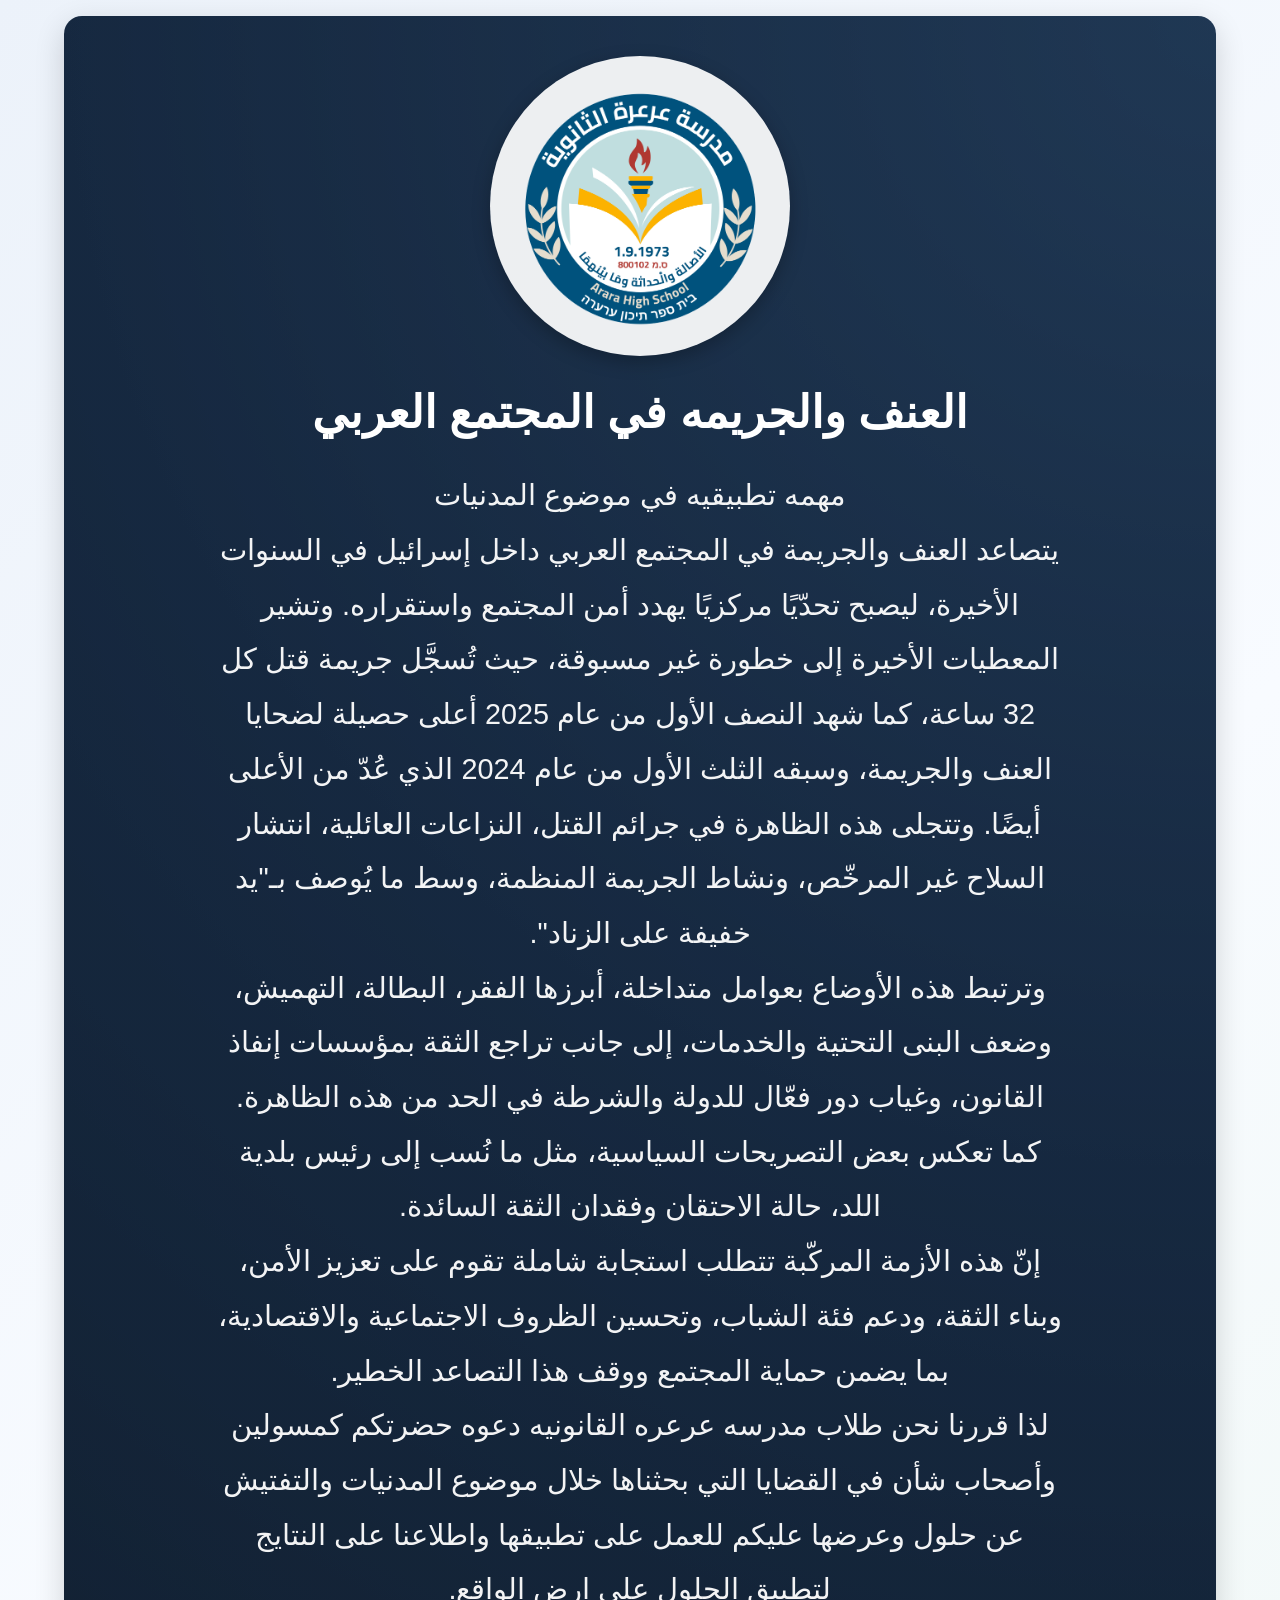
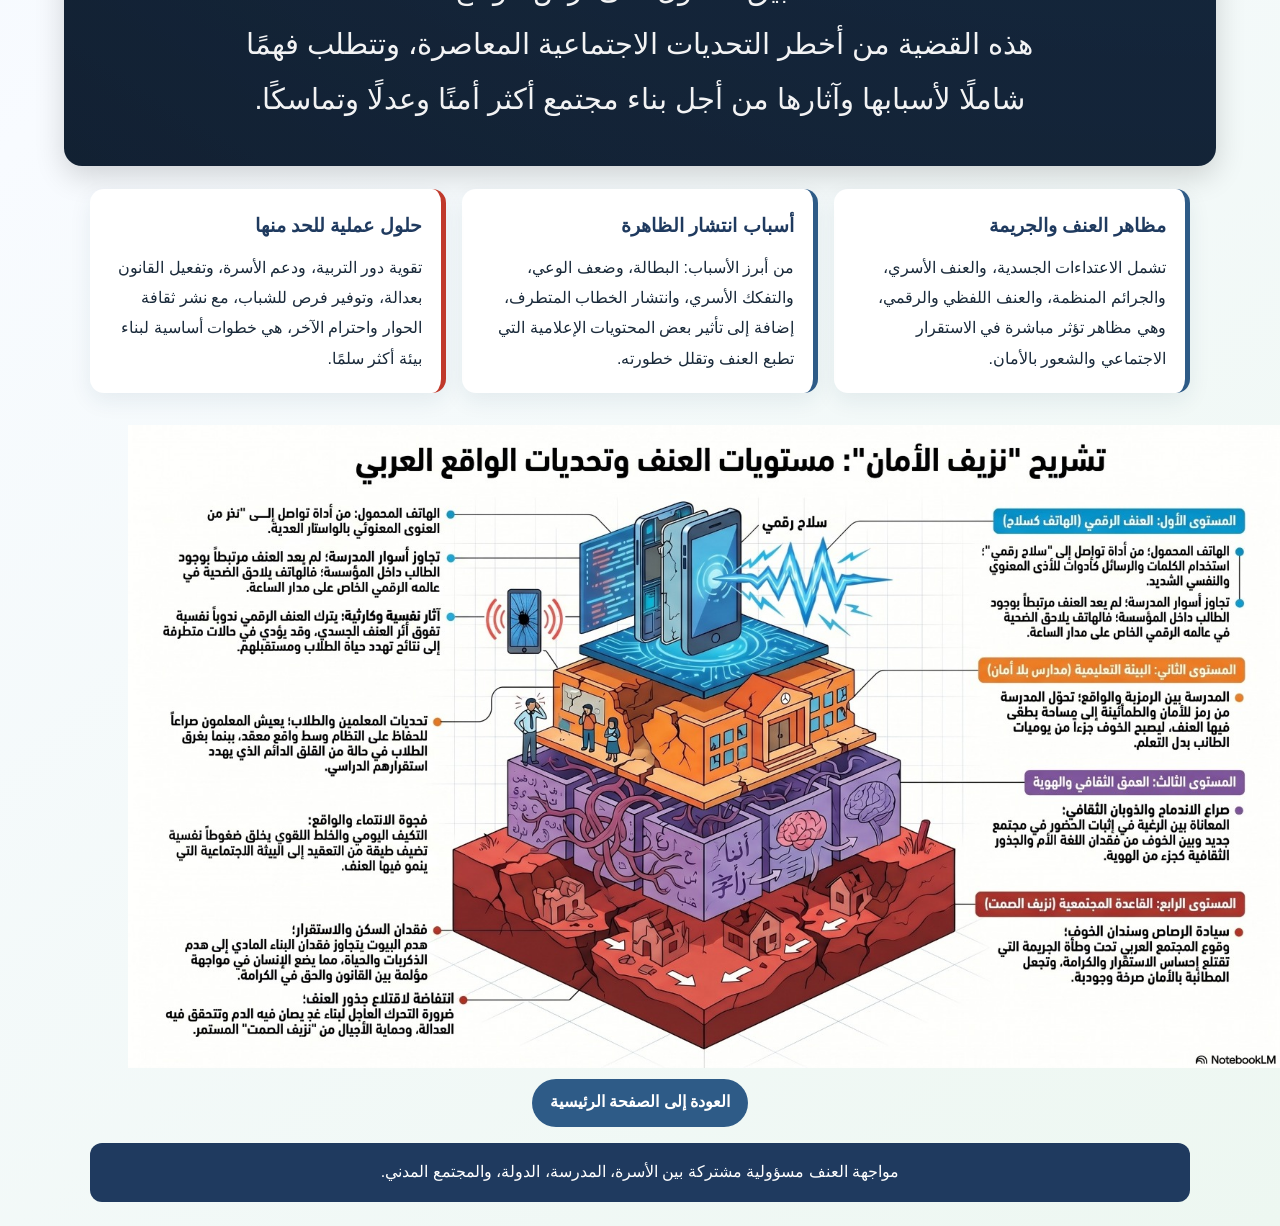
==== p1.html @ ecce1b5f "init3" ====
<!DOCTYPE html>
<html lang="ar" dir="rtl">
<head>
  <meta charset="UTF-8" />
  <meta name="viewport" content="width=device-width, initial-scale=1.0" />
  <title>العنف والجريمه في المجتمع العربي</title>
  <style>
    :root {
      --primary: #1f3a5f;
      --secondary: #2e5b87;
      --accent: #c0392b;
      --bg: #f4f7fb;
      --card: #ffffff;
      --text: #1a2a3a;
    }

    * {
      box-sizing: border-box;
      margin: 0;
      padding: 0;
    }

    body {
      font-family: "Tahoma", "Arial", sans-serif;
      background: linear-gradient(140deg, #ecf2fa, #f8fbff 45%, #edf7f1);
      color: var(--text);
      line-height: 1.9;
    }

    .hero {
      width: 90%;
      margin: 1rem auto 0;
      min-height: 40vh;
      border-radius: 18px;
      padding: 2.5rem 1.5rem;
      display: flex;
      align-items: center;
      justify-content: center;
      text-align: center;
      color: #fff;
      background:
        linear-gradient(rgba(18, 33, 51, 0.7), rgba(18, 33, 51, 0.7)),
        radial-gradient(circle at top right, #3f6ca0 0%, #1f3a5f 55%, #122133 100%);
      box-shadow: 0 10px 30px rgba(0, 0, 0, 0.16);
    }

    .hero h1 {
      font-size: clamp(1.8rem, 3.5vw, 3rem);
      margin-bottom: 0.8rem;
    }

    .hero p {
      max-width: 850px;
      margin: 0 auto;
      opacity: 0.95;
    }

    .logo {
      width: 110px;
      height: 110px;
      object-fit: contain;
      display: block;
      margin: 0 auto 0.9rem;
      background: rgba(255, 255, 255, 0.92);
      border-radius: 50%;
      padding: 0.45rem;
      box-shadow: 0 6px 18px rgba(0, 0, 0, 0.25);
    }

    .hero-image {
      width: 90%;
      max-width: 700px;
      margin: 1rem auto 0;
      display: block;
      border-radius: 12px;
      border: 3px solid rgba(255, 255, 255, 0.55);
      box-shadow: 0 8px 20px rgba(0, 0, 0, 0.2);
    }

    .container {
      width: 90%;
      max-width: 1100px;
      margin: 1.4rem auto 2rem;
      display: grid;
      gap: 1rem;
      grid-template-columns: repeat(auto-fit, minmax(260px, 1fr));
    }

    .card {
      background: var(--card);
      border-radius: 14px;
      padding: 1.2rem;
      border-right: 5px solid var(--secondary);
      box-shadow: 0 8px 22px rgba(31, 58, 95, 0.08);
    }

    .card h2 {
      color: var(--primary);
      margin-bottom: 0.5rem;
      font-size: 1.2rem;
    }

    .highlight {
      border-right-color: var(--accent);
    }

    .back-wrap {
      width: 90%;
      max-width: 1100px;
      margin: 0 auto 1rem;
      text-align: center;
    }

    .back-link {
      display: inline-block;
      text-decoration: none;
      background: var(--secondary);
      color: #fff;
      padding: 0.55rem 1.1rem;
      border-radius: 999px;
      font-weight: 700;
      transition: background 0.2s ease, transform 0.2s ease;
    }

    .back-link:hover {
      background: var(--primary);
      transform: translateY(-1px);
    }

    .footer {
      width: 90%;
      max-width: 1100px;
      margin: 0 auto 1.5rem;
      background: var(--primary);
      color: #fff;
      text-align: center;
      border-radius: 12px;
      padding: 0.9rem;
    }
  </style>
</head>
<body>
  <header class="hero">
    <div>
      <img class="logo" src="img/logo.png" style="width: 300px; height: 300px;" alt="شعار المدرسة" />
      <h1>العنف والجريمه في المجتمع العربي</h1>
      <p style="text-align: center;font-size: 1.8rem;">
        مهمه تطبيقيه في موضوع المدنيات
      </p>
      <p style="text-align: center;font-size: 1.8rem;" >
        يتصاعد العنف والجريمة في المجتمع العربي داخل إسرائيل في السنوات الأخيرة، ليصبح تحدّيًا
        مركزيًا يهدد أمن المجتمع واستقراره. وتشير المعطيات الأخيرة إلى خطورة غير مسبوقة، حيث
        تُسجَّل جريمة قتل كل 32 ساعة، كما شهد النصف الأول من عام 2025 أعلى حصيلة لضحايا العنف
        والجريمة، وسبقه الثلث الأول من عام 2024 الذي عُدّ من الأعلى أيضًا. وتتجلى هذه الظاهرة في
        جرائم القتل، النزاعات العائلية، انتشار السلاح غير المرخّص، ونشاط الجريمة المنظمة، وسط ما
        يُوصف بـ"يد خفيفة على الزناد".
      </p>
      <p style="text-align: center;font-size: 1.8rem;" >
        وترتبط هذه الأوضاع بعوامل متداخلة، أبرزها الفقر، البطالة، التهميش، وضعف البنى التحتية
        والخدمات، إلى جانب تراجع الثقة بمؤسسات إنفاذ القانون، وغياب دور فعّال للدولة والشرطة في
        الحد من هذه الظاهرة. كما تعكس بعض التصريحات السياسية، مثل ما نُسب إلى رئيس بلدية اللد،
        حالة الاحتقان وفقدان الثقة السائدة.
      </p>
      <p style="text-align: center;font-size: 1.8rem;" >
        إنّ هذه الأزمة المركّبة تتطلب استجابة شاملة تقوم على تعزيز الأمن، وبناء الثقة، ودعم فئة
        الشباب، وتحسين الظروف الاجتماعية والاقتصادية، بما يضمن حماية المجتمع ووقف هذا التصاعد
        الخطير.
      </p>
      <p style="text-align: center;font-size: 1.8rem;" >
        لذا قررنا نحن طلاب مدرسه عرعره القانونيه دعوه حضرتكم كمسولين وأصحاب شأن في القضايا التي
        بحثناها خلال موضوع المدنيات والتفتيش عن حلول وعرضها عليكم للعمل على تطبيقها واطلاعنا على
        النتايج لتطبيق الحلول على ارض الواقع.
      </p>
      <p style="text-align: center;font-size: 1.8rem;" >
        هذه القضية من أخطر التحديات الاجتماعية المعاصرة، وتتطلب فهمًا شاملًا لأسبابها
        وآثارها من أجل بناء مجتمع أكثر أمنًا وعدلًا وتماسكًا.
      </p>
    </div>
  </header>

  <main class="container">
    <section class="card">
      <h2>مظاهر العنف والجريمة</h2>
      <p>
        تشمل الاعتداءات الجسدية، والعنف الأسري، والجرائم المنظمة، والعنف اللفظي
        والرقمي، وهي مظاهر تؤثر مباشرة في الاستقرار الاجتماعي والشعور بالأمان.
      </p>
    </section>

    <section class="card">
      <h2>أسباب انتشار الظاهرة</h2>
      <p>
        من أبرز الأسباب: البطالة، وضعف الوعي، والتفكك الأسري، وانتشار الخطاب المتطرف،
        إضافة إلى تأثير بعض المحتويات الإعلامية التي تطبع العنف وتقلل خطورته.
      </p>
    </section>

    <section class="card highlight">
      <h2>حلول عملية للحد منها</h2>
      <p>
        تقوية دور التربية، ودعم الأسرة، وتفعيل القانون بعدالة، وتوفير فرص للشباب،
        مع نشر ثقافة الحوار واحترام الآخر، هي خطوات أساسية لبناء بيئة أكثر سلمًا.
      </p>
    </section>
  </main>

  
  <img  src="img/1.jpeg" style="width: 90%; height: 100%; align-items: center;" alt="صورة توضيحية حول العنف والجريمة" />
  <div class="back-wrap">
    <a class="back-link" href="index.html">العودة إلى الصفحة الرئيسية</a>
  </div>
  <footer class="footer">
    <p>مواجهة العنف مسؤولية مشتركة بين الأسرة، المدرسة، الدولة، والمجتمع المدني.</p>
  </footer>
</body>
</html>
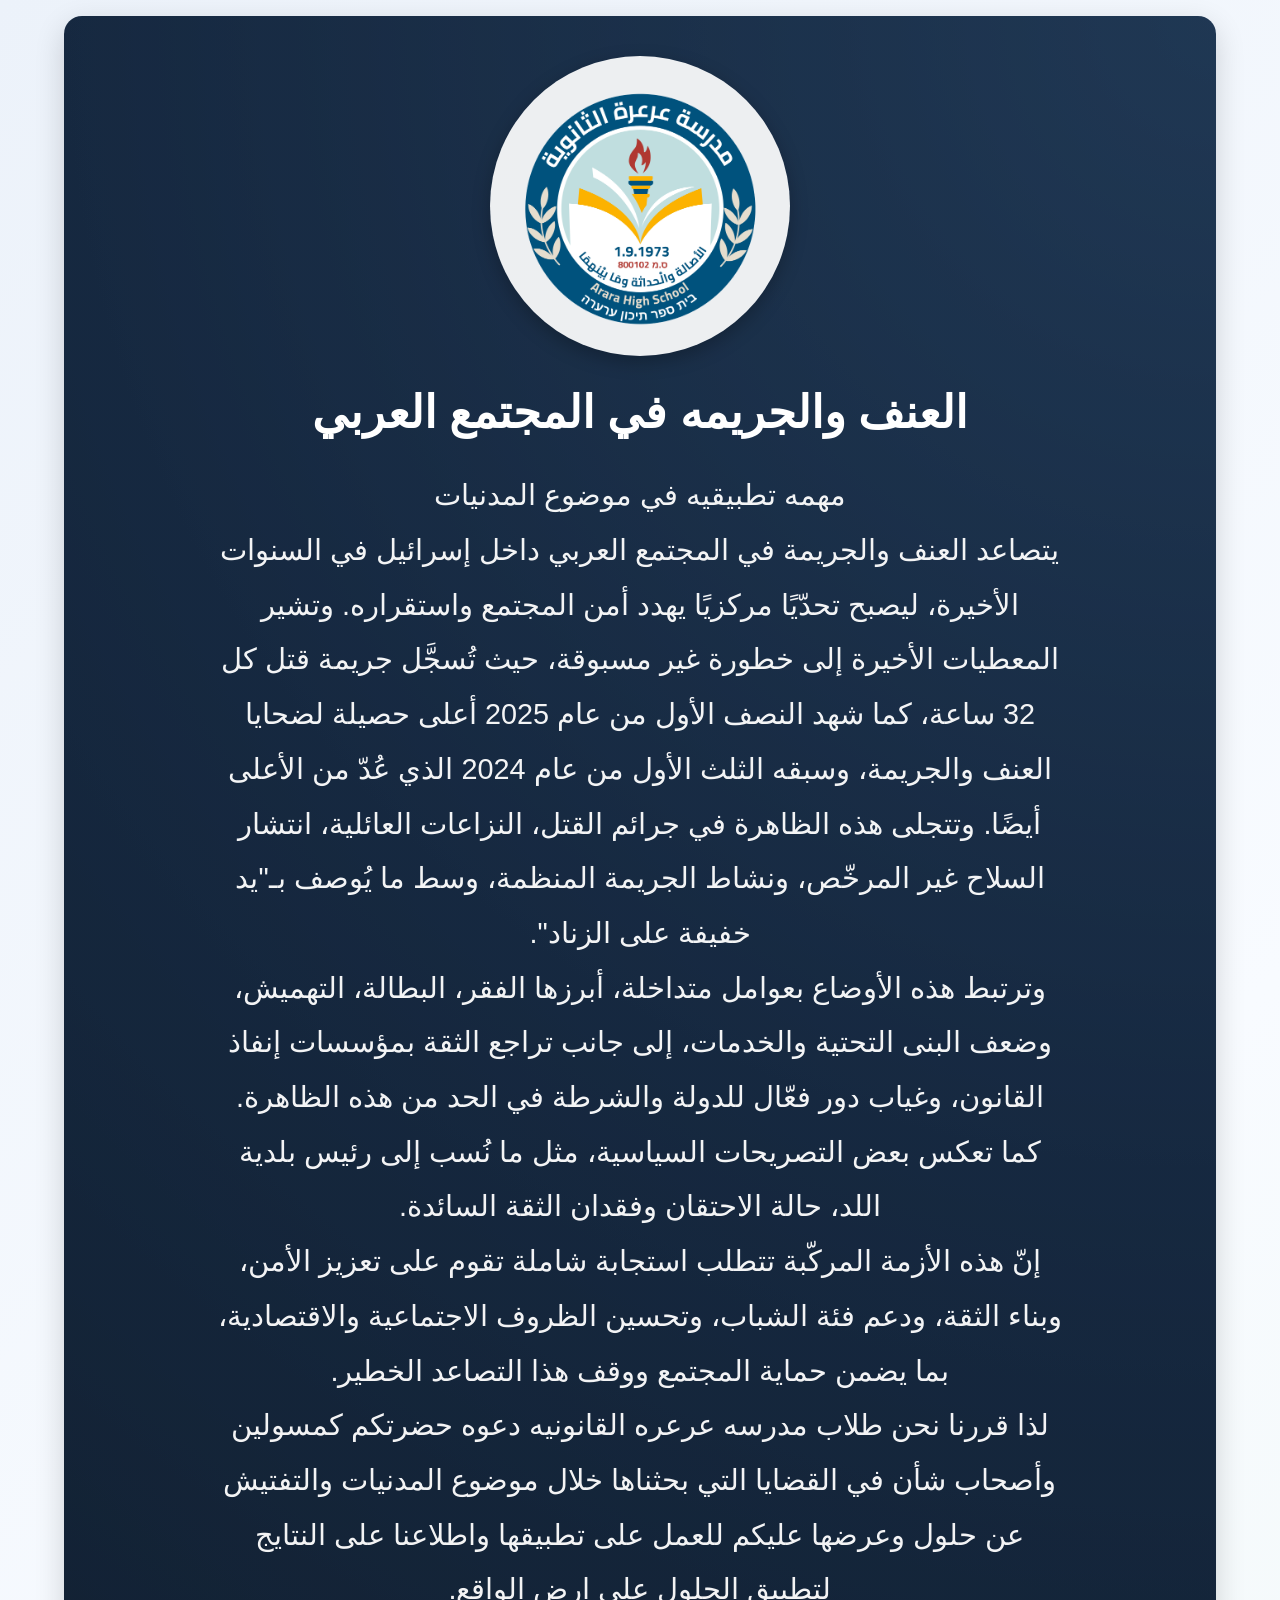
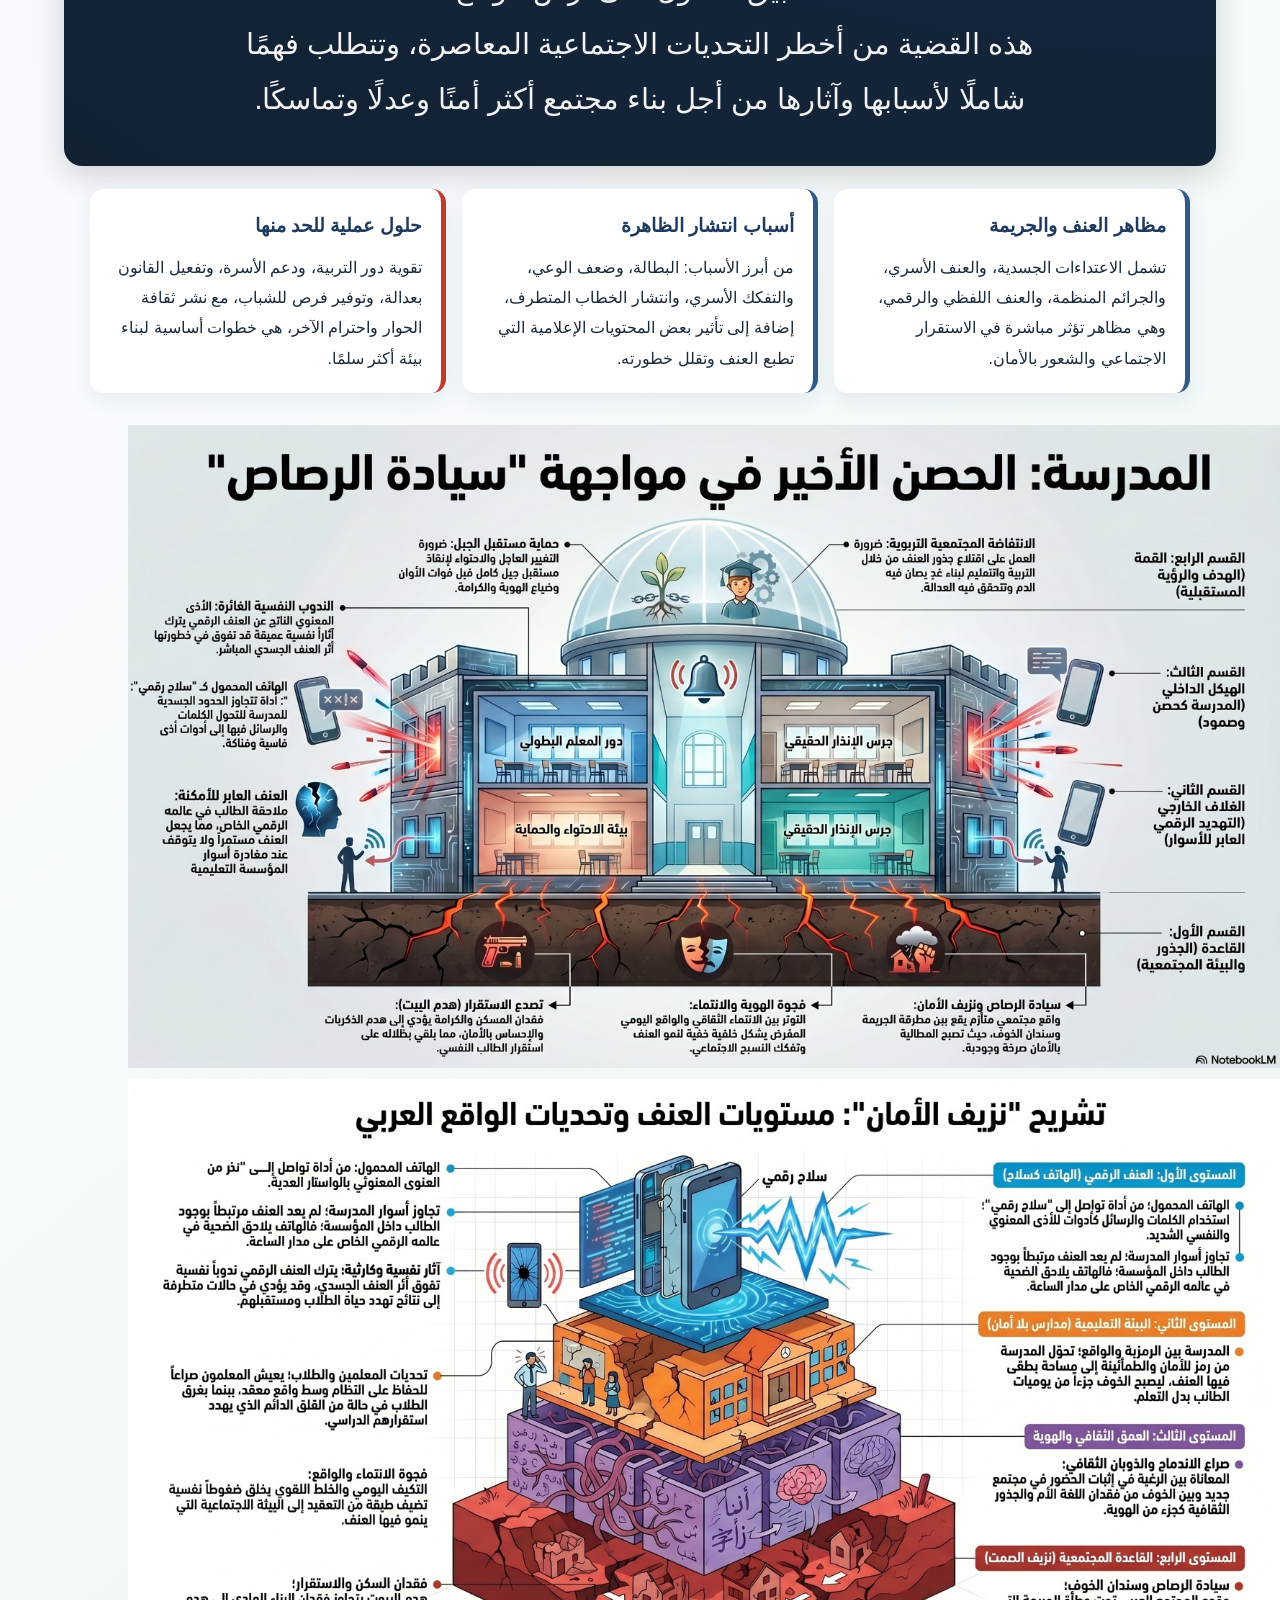
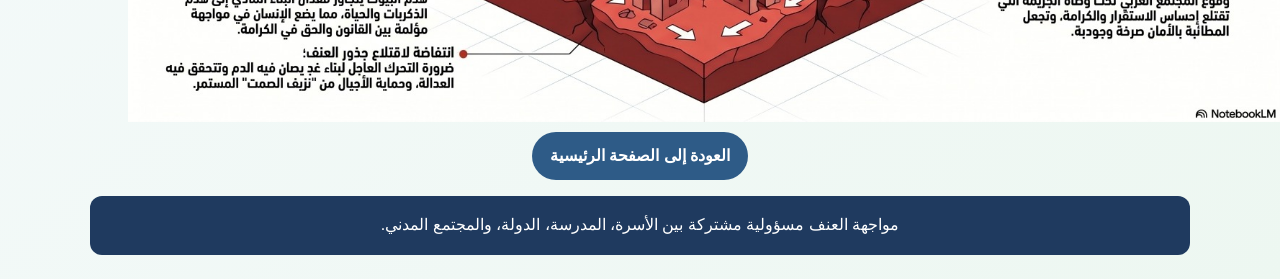
==== commit 6dc33a67: "new" ====
--- a/p1.html
+++ b/p1.html
@@ -204,7 +204,8 @@
     </section>
   </main>
 
-  
+  <img  src="img/2.jpeg" style="width: 90%; height: 100%; align-items: center;" alt="صورة توضيحية حول العنف والجريمة" />
+ 
   <img  src="img/1.jpeg" style="width: 90%; height: 100%; align-items: center;" alt="صورة توضيحية حول العنف والجريمة" />
   <div class="back-wrap">
     <a class="back-link" href="index.html">العودة إلى الصفحة الرئيسية</a>
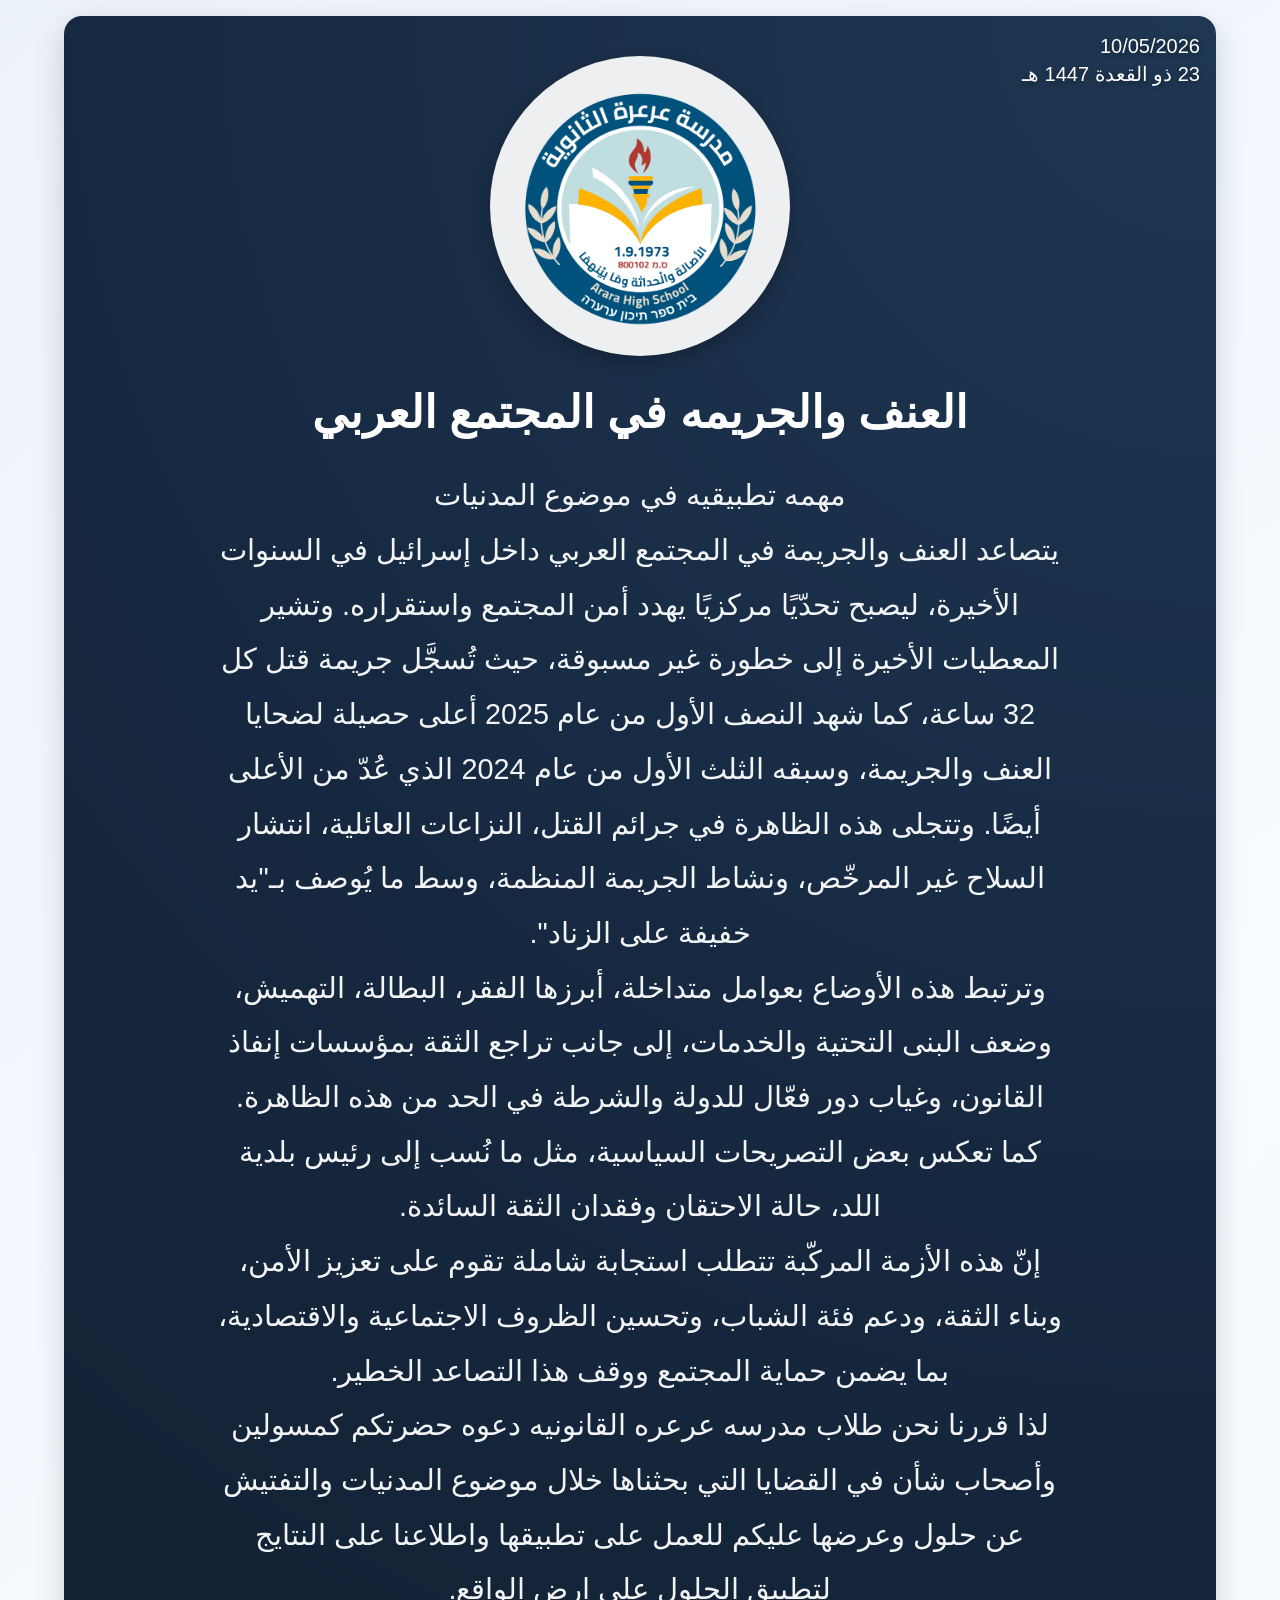
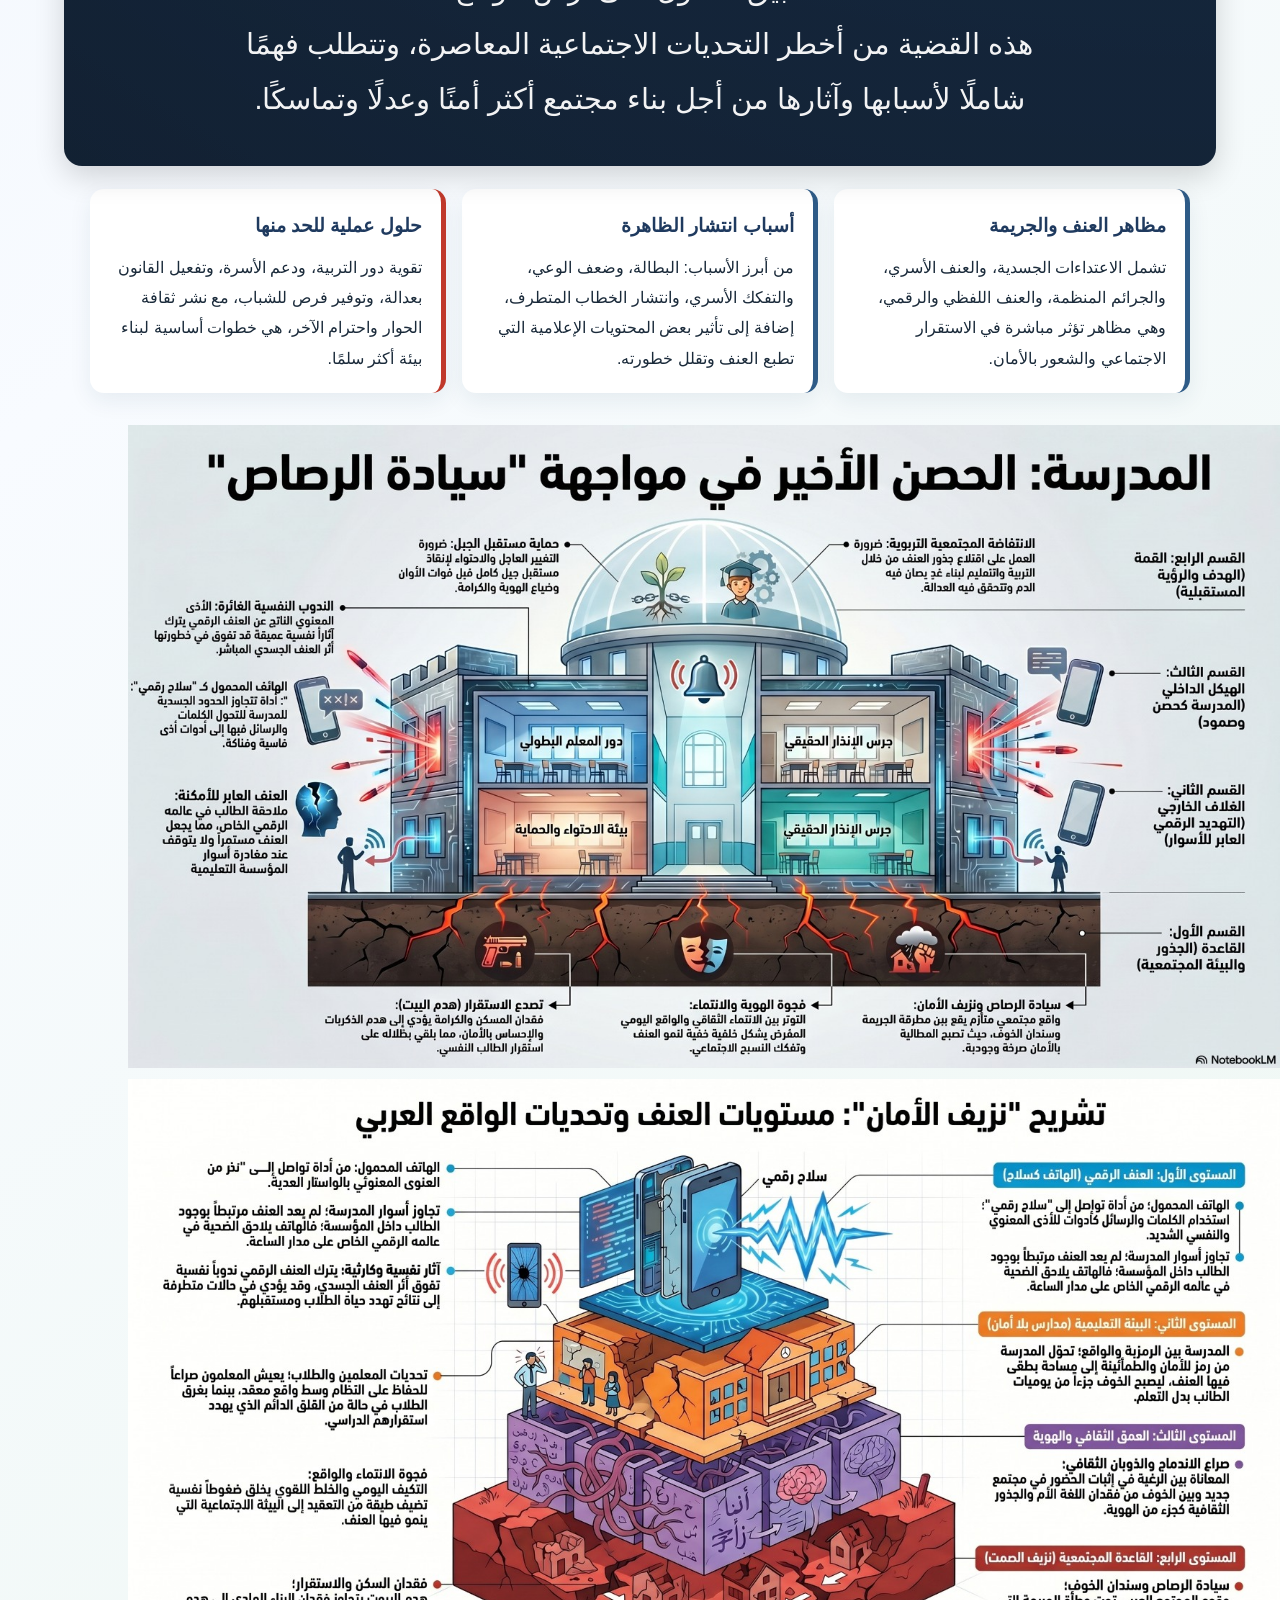
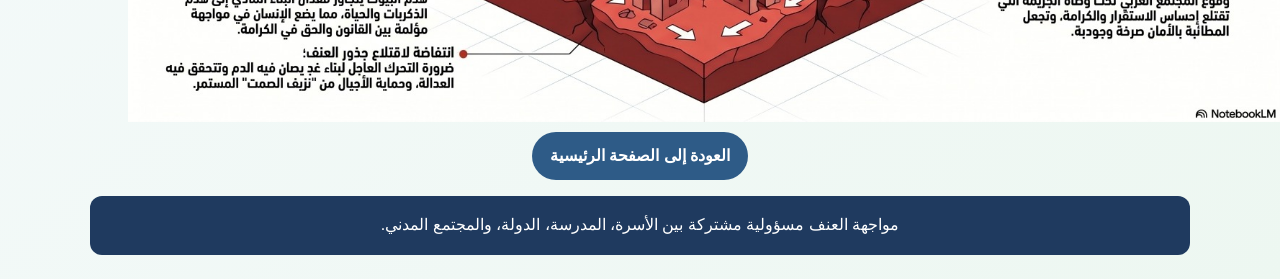
==== commit 13a248f6: "8-5" ====
--- a/p1.html
+++ b/p1.html
@@ -31,6 +31,7 @@
       width: 90%;
       margin: 1rem auto 0;
       min-height: 40vh;
+      position: relative;
       border-radius: 18px;
       padding: 2.5rem 1.5rem;
       display: flex;
@@ -44,6 +45,17 @@
       box-shadow: 0 10px 30px rgba(0, 0, 0, 0.16);
     }
 
+    .header-date {
+      position: absolute;
+      top: 1rem;
+      right: 1rem;
+      text-align: right;
+      color: #ffffff;
+      font-size: 20px;
+      line-height: 1.4;
+      text-shadow: 0 2px 6px rgba(0, 0, 0, 0.45);
+    }
+
     .hero h1 {
       font-size: clamp(1.8rem, 3.5vw, 3rem);
       margin-bottom: 0.8rem;
@@ -141,6 +153,10 @@
 </head>
 <body>
   <header class="hero">
+    <div class="header-date">
+      <div>10/05/2026</div>
+      <div>23 ذو القعدة 1447 هـ</div>
+    </div>
     <div>
       <img class="logo" src="img/logo.png" style="width: 300px; height: 300px;" alt="شعار المدرسة" />
       <h1>العنف والجريمه في المجتمع العربي</h1>
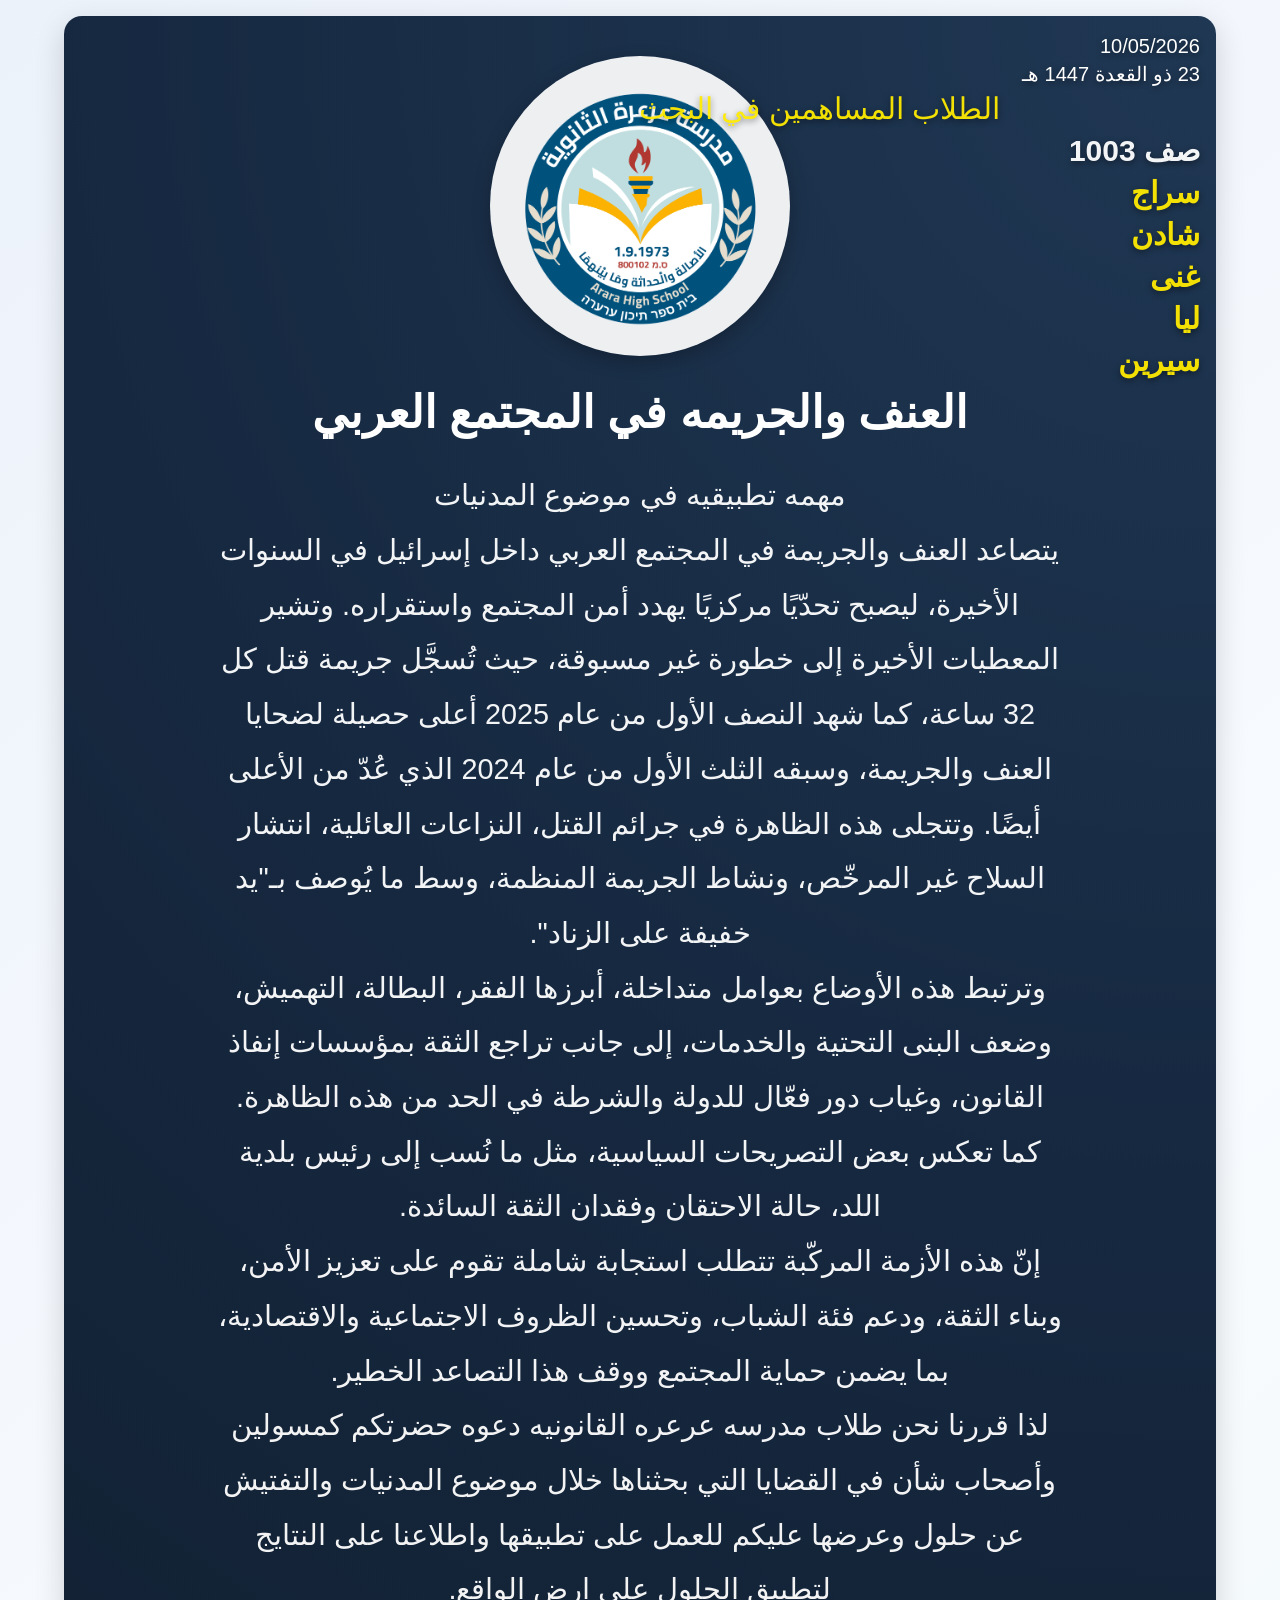
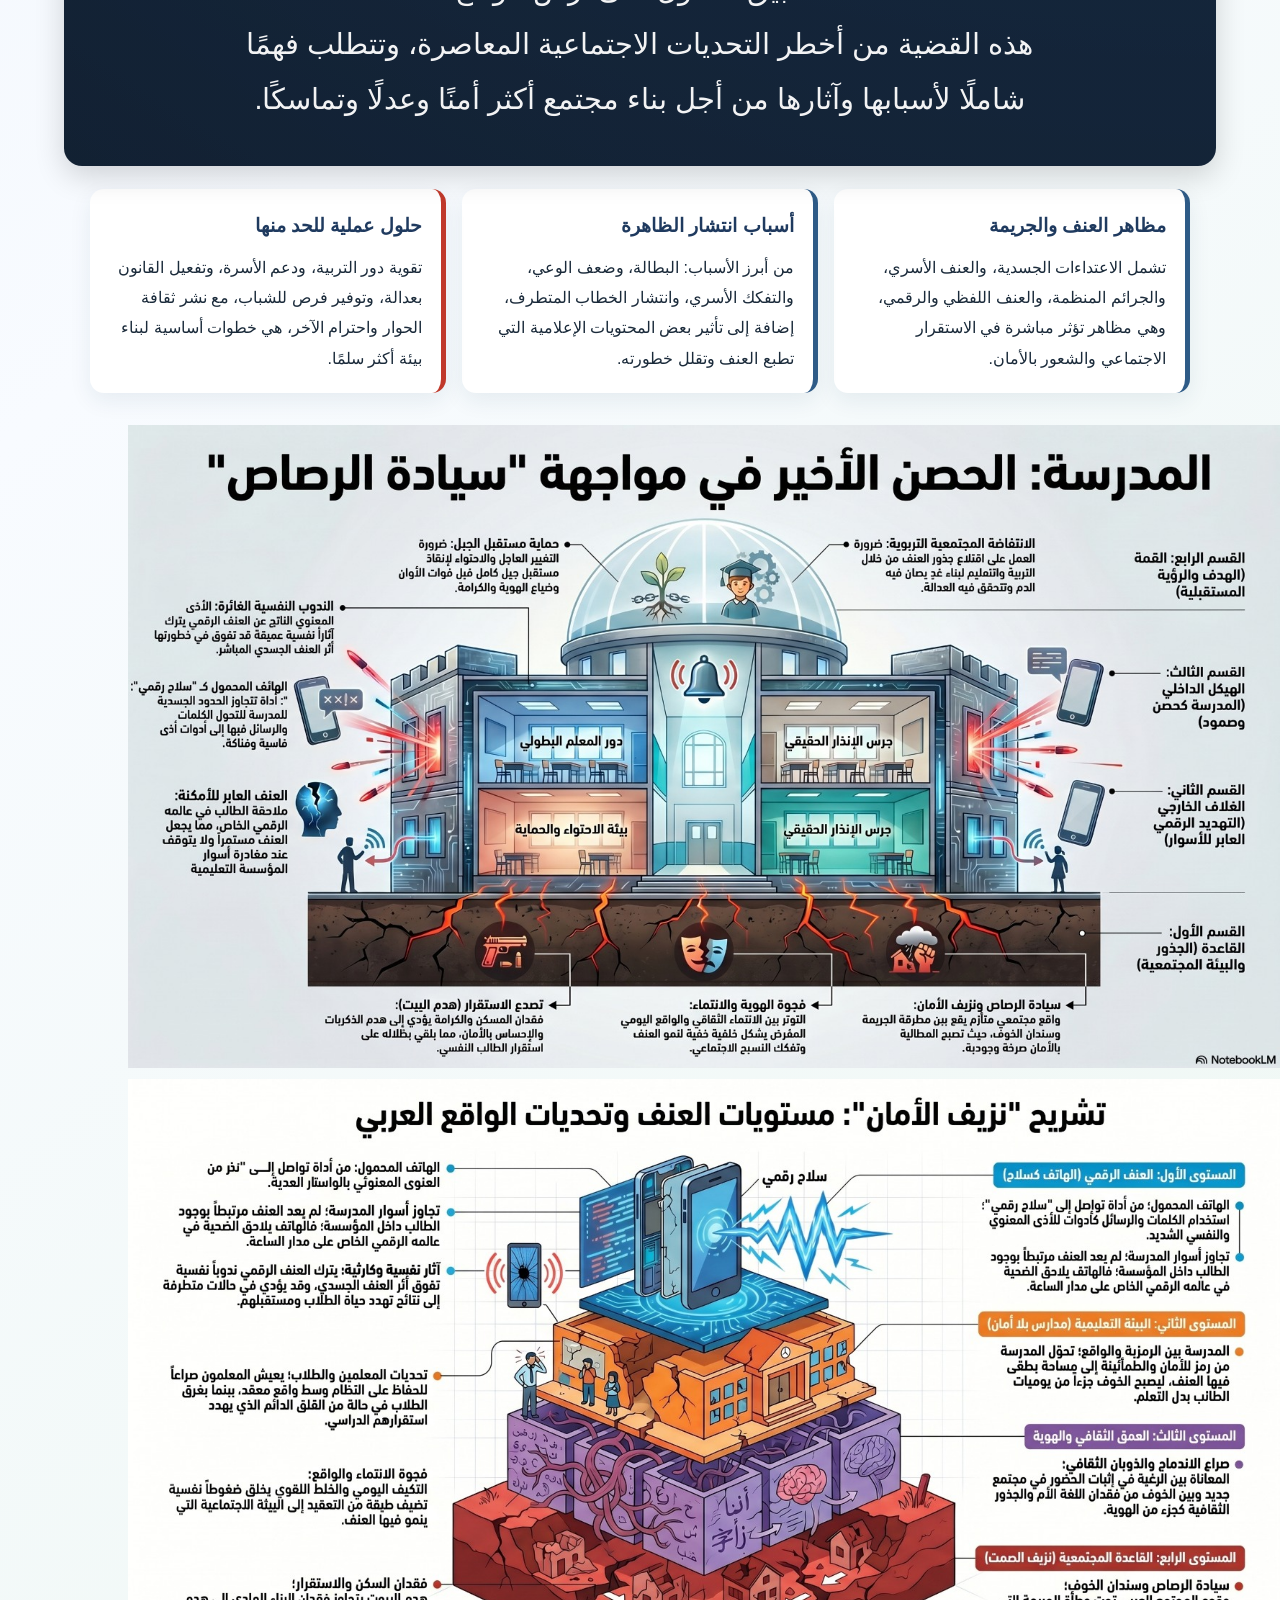
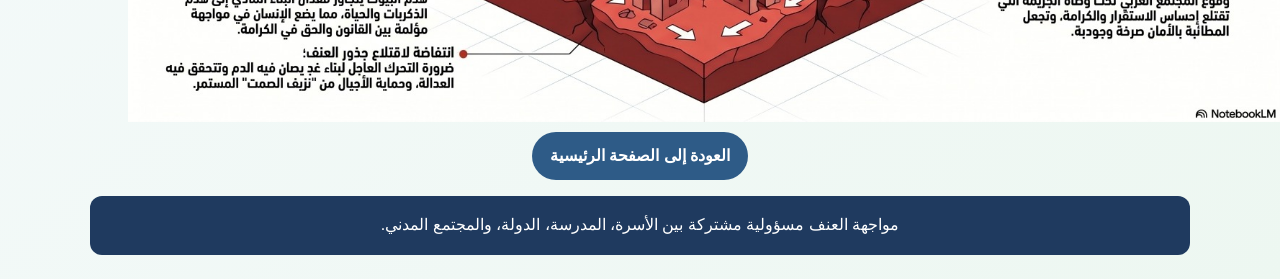
==== commit 6af07167: "8-5" ====
--- a/p1.html
+++ b/p1.html
@@ -156,6 +156,14 @@
     <div class="header-date">
       <div>10/05/2026</div>
       <div>23 ذو القعدة 1447 هـ</div>
+      <p style="font-size: 30px; text-align: left;padding-right: 200px; color: #FFEA00;">الطلاب المساهمين في البحث</p>
+      <p style="font-size: 30px; text-align: right"> <strong>صف 1003 </strong> <br>
+        <strong style="color: #FFEA00; text-align: right;">سراج </strong> <br>
+        <strong style="color: #FFEA00; text-align: right;">شادن </strong> <br>
+        <strong style="color: #FFEA00; text-align: right;">غنى </strong> <br>
+        <strong style="color: #FFEA00; text-align: right;">ليا </strong> <br>
+        <strong style="color: #FFEA00; text-align: right;">سيرين </strong> <br>
+      </p>
     </div>
     <div>
       <img class="logo" src="img/logo.png" style="width: 300px; height: 300px;" alt="شعار المدرسة" />
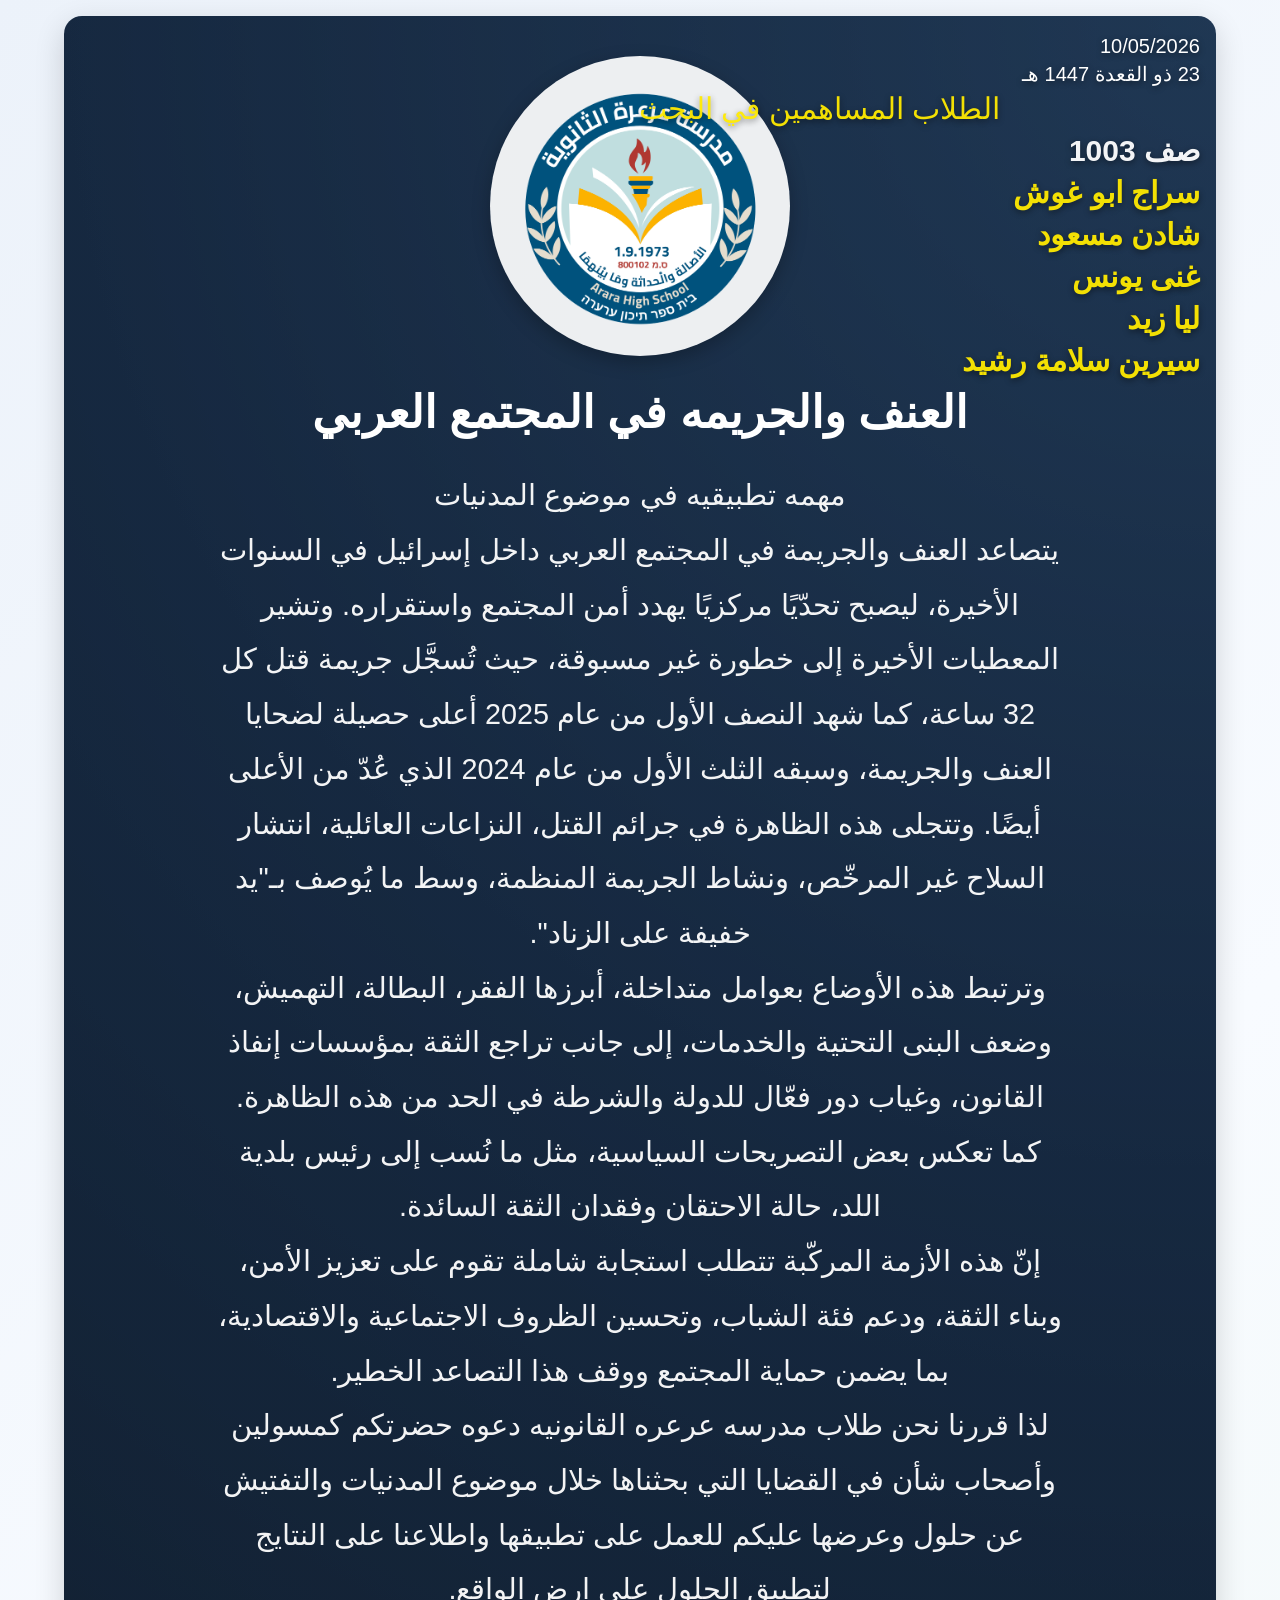
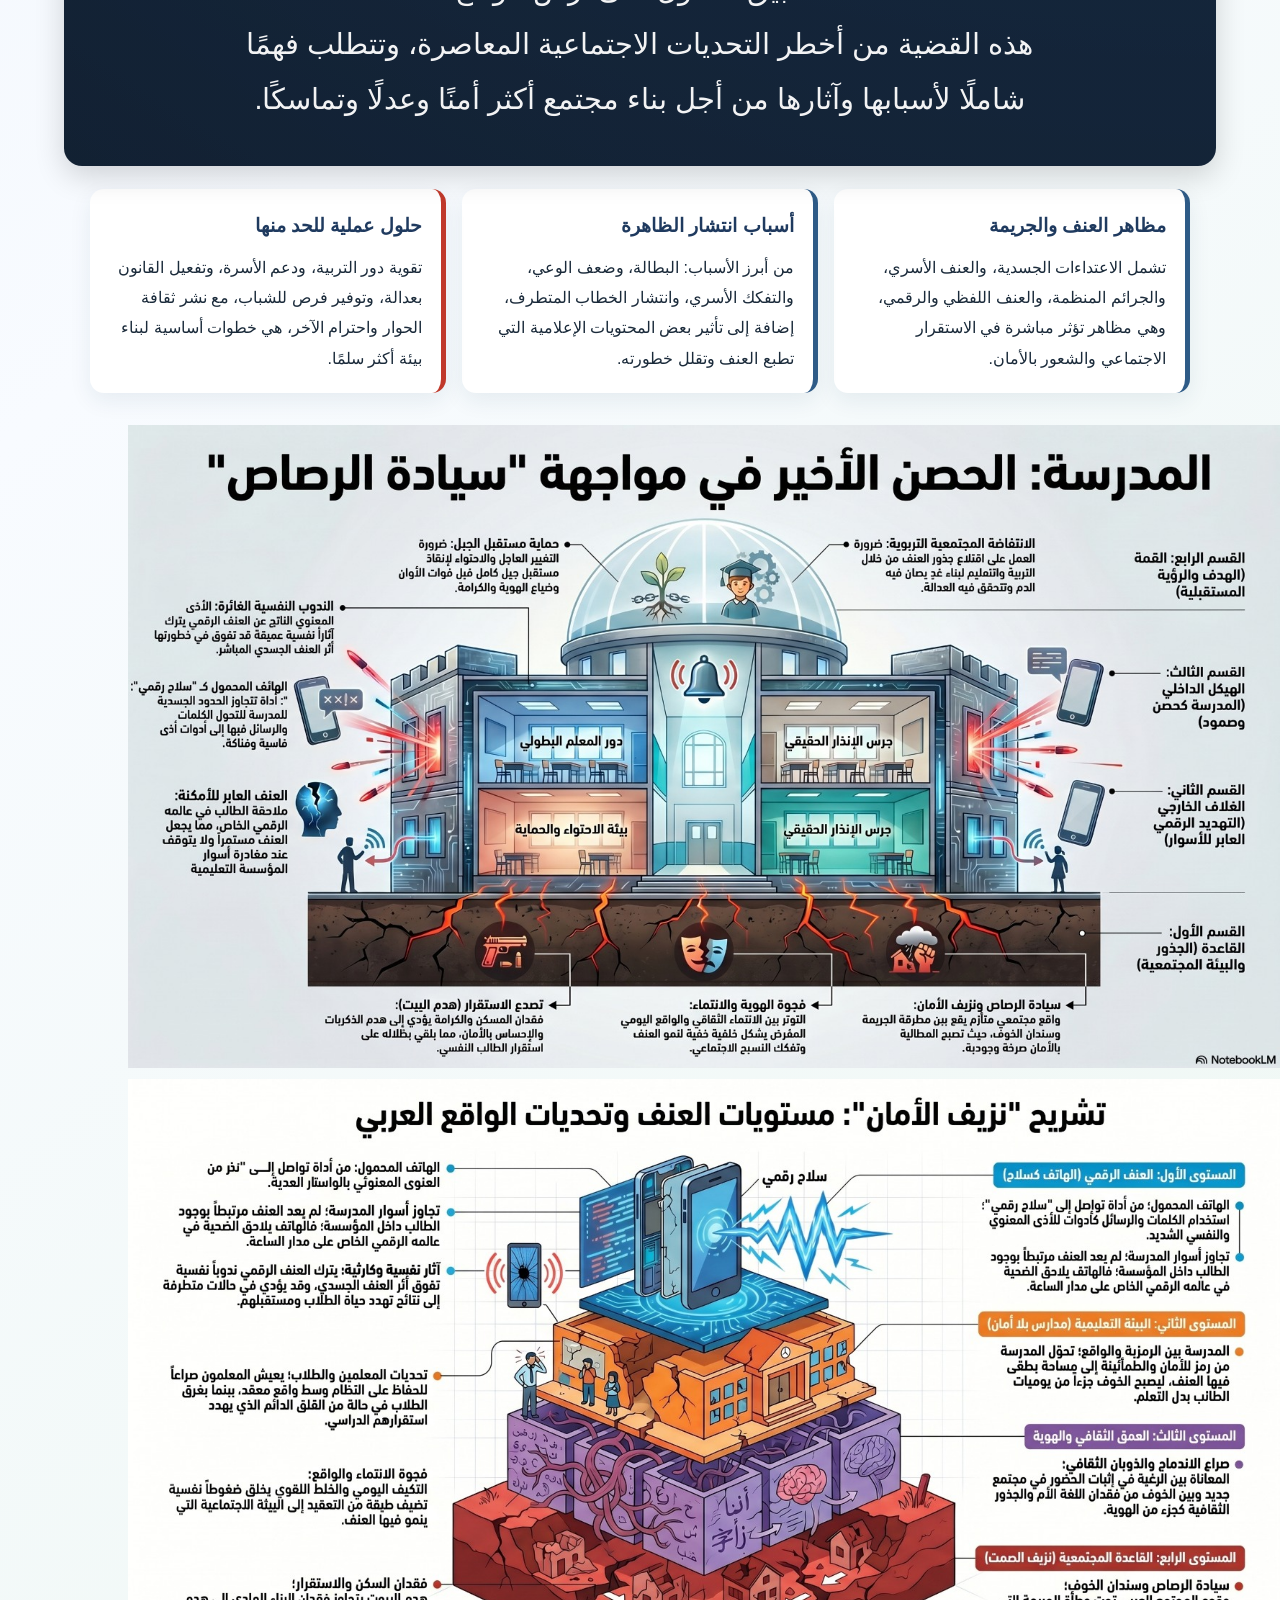
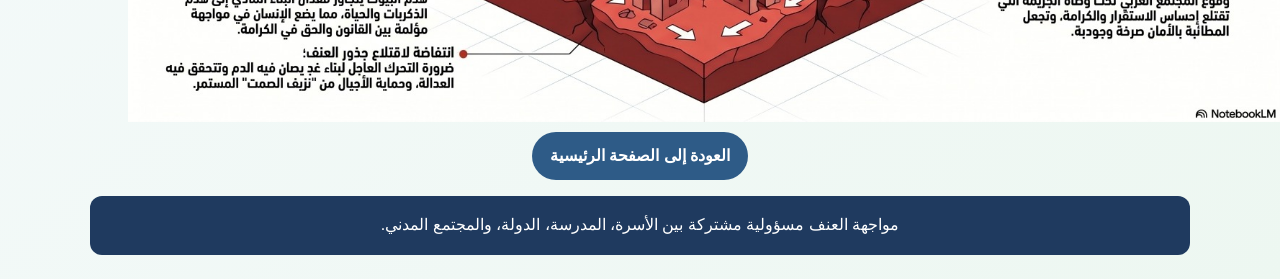
==== commit c04ede4d: "8-5" ====
--- a/p1.html
+++ b/p1.html
@@ -158,11 +158,11 @@
       <div>23 ذو القعدة 1447 هـ</div>
       <p style="font-size: 30px; text-align: left;padding-right: 200px; color: #FFEA00;">الطلاب المساهمين في البحث</p>
       <p style="font-size: 30px; text-align: right"> <strong>صف 1003 </strong> <br>
-        <strong style="color: #FFEA00; text-align: right;">سراج </strong> <br>
-        <strong style="color: #FFEA00; text-align: right;">شادن </strong> <br>
-        <strong style="color: #FFEA00; text-align: right;">غنى </strong> <br>
-        <strong style="color: #FFEA00; text-align: right;">ليا </strong> <br>
-        <strong style="color: #FFEA00; text-align: right;">سيرين </strong> <br>
+        <strong style="color: #FFEA00; text-align: right;">سراج ابو غوش</strong> <br>
+        <strong style="color: #FFEA00; text-align: right;">شادن مسعود</strong> <br>
+        <strong style="color: #FFEA00; text-align: right;">غنى يونس</strong> <br>
+        <strong style="color: #FFEA00; text-align: right;">ليا زيد</strong> <br>
+        <strong style="color: #FFEA00; text-align: right;">سيرين سلامة رشيد</strong> <br>
       </p>
     </div>
     <div>
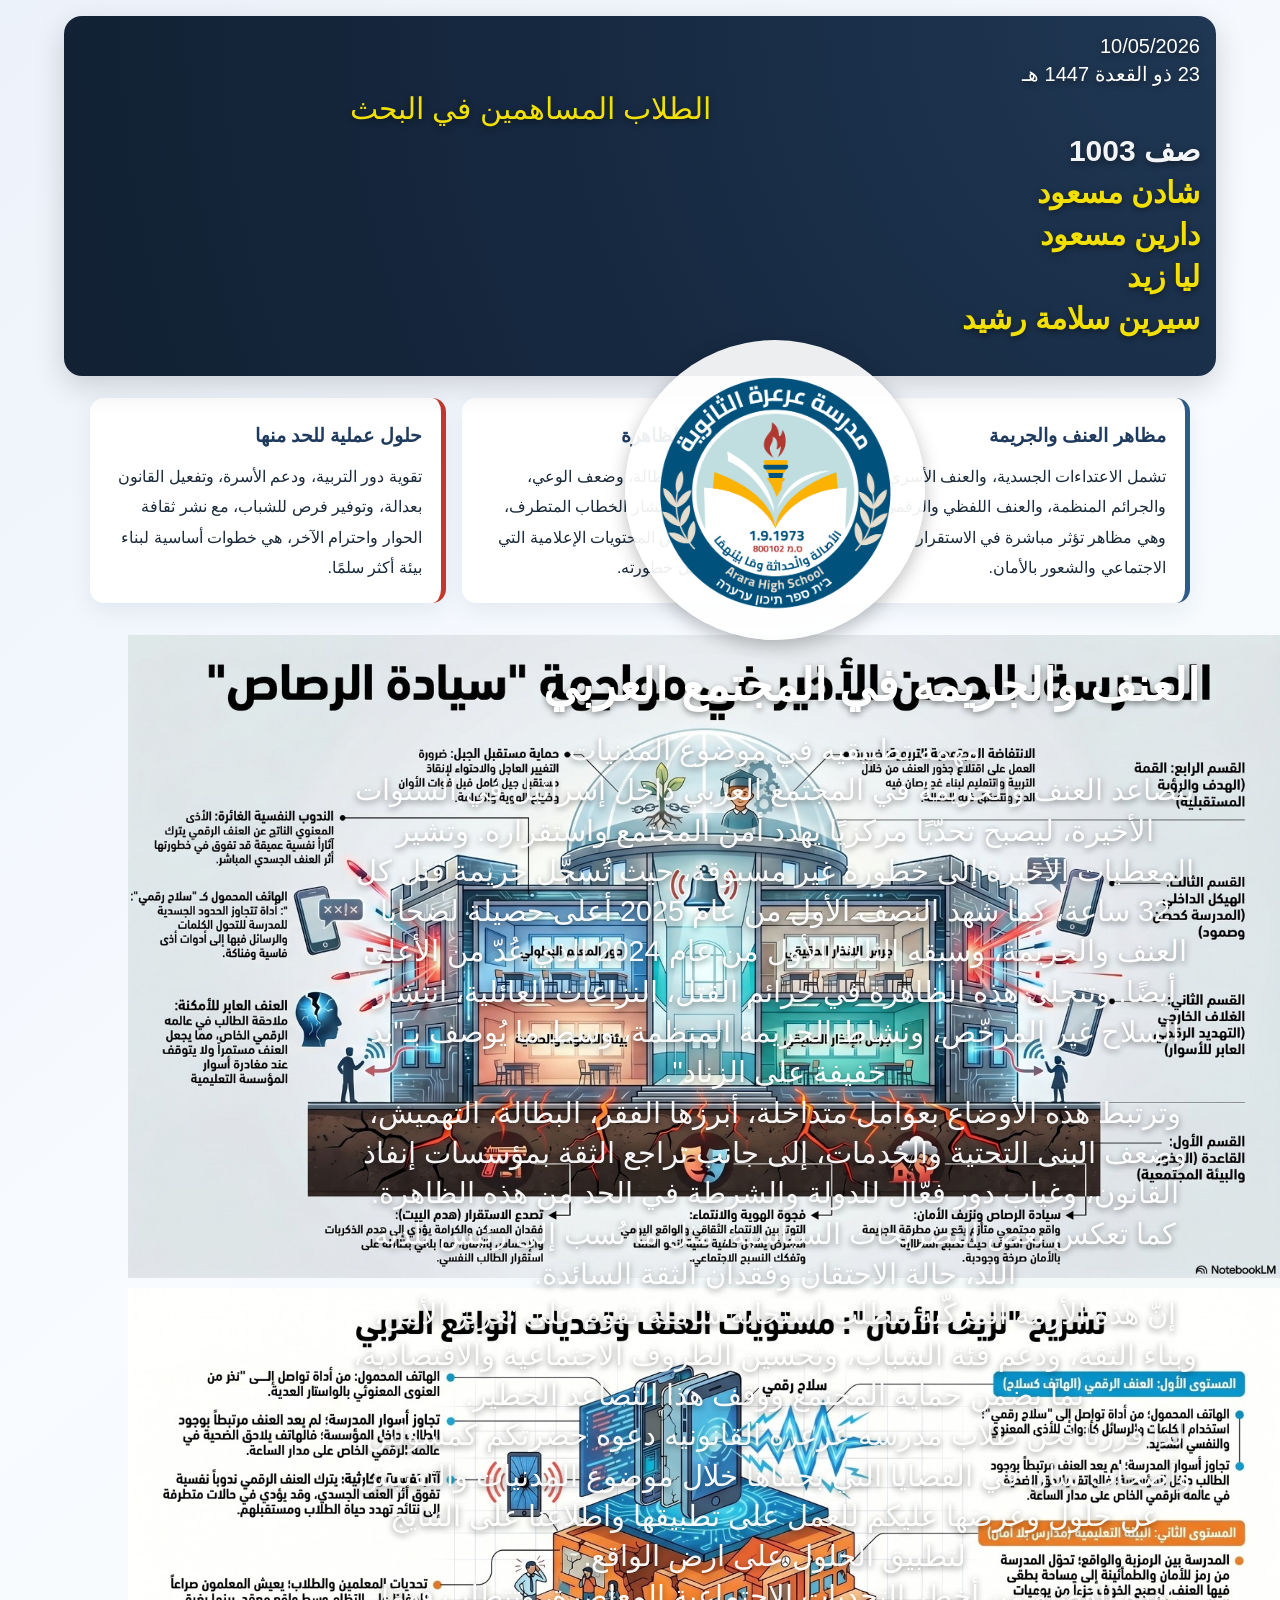
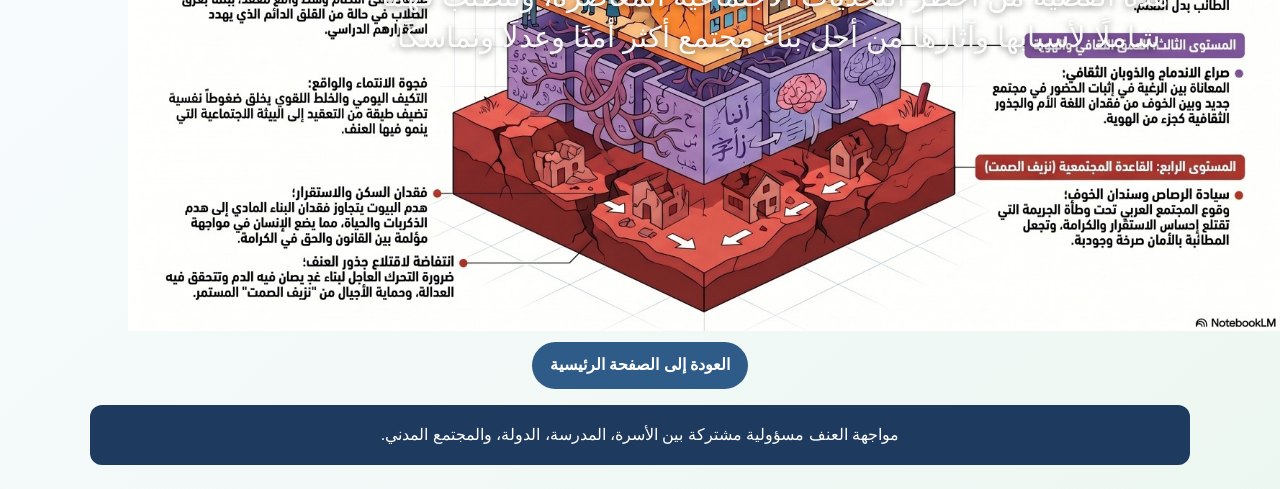
==== commit 2b98b43b: "8-5" ====
--- a/p1.html
+++ b/p1.html
@@ -158,13 +158,12 @@
       <div>23 ذو القعدة 1447 هـ</div>
       <p style="font-size: 30px; text-align: left;padding-right: 200px; color: #FFEA00;">الطلاب المساهمين في البحث</p>
       <p style="font-size: 30px; text-align: right"> <strong>صف 1003 </strong> <br>
-        <strong style="color: #FFEA00; text-align: right;">سراج ابو غوش</strong> <br>
         <strong style="color: #FFEA00; text-align: right;">شادن مسعود</strong> <br>
-        <strong style="color: #FFEA00; text-align: right;">غنى يونس</strong> <br>
+        <strong style="color: #FFEA00; text-align: right;">دارين مسعود</strong> <br>
         <strong style="color: #FFEA00; text-align: right;">ليا زيد</strong> <br>
         <strong style="color: #FFEA00; text-align: right;">سيرين سلامة رشيد</strong> <br>
-      </p>
-    </div>
+          
+      </p>
     <div>
       <img class="logo" src="img/logo.png" style="width: 300px; height: 300px;" alt="شعار المدرسة" />
       <h1>العنف والجريمه في المجتمع العربي</h1>
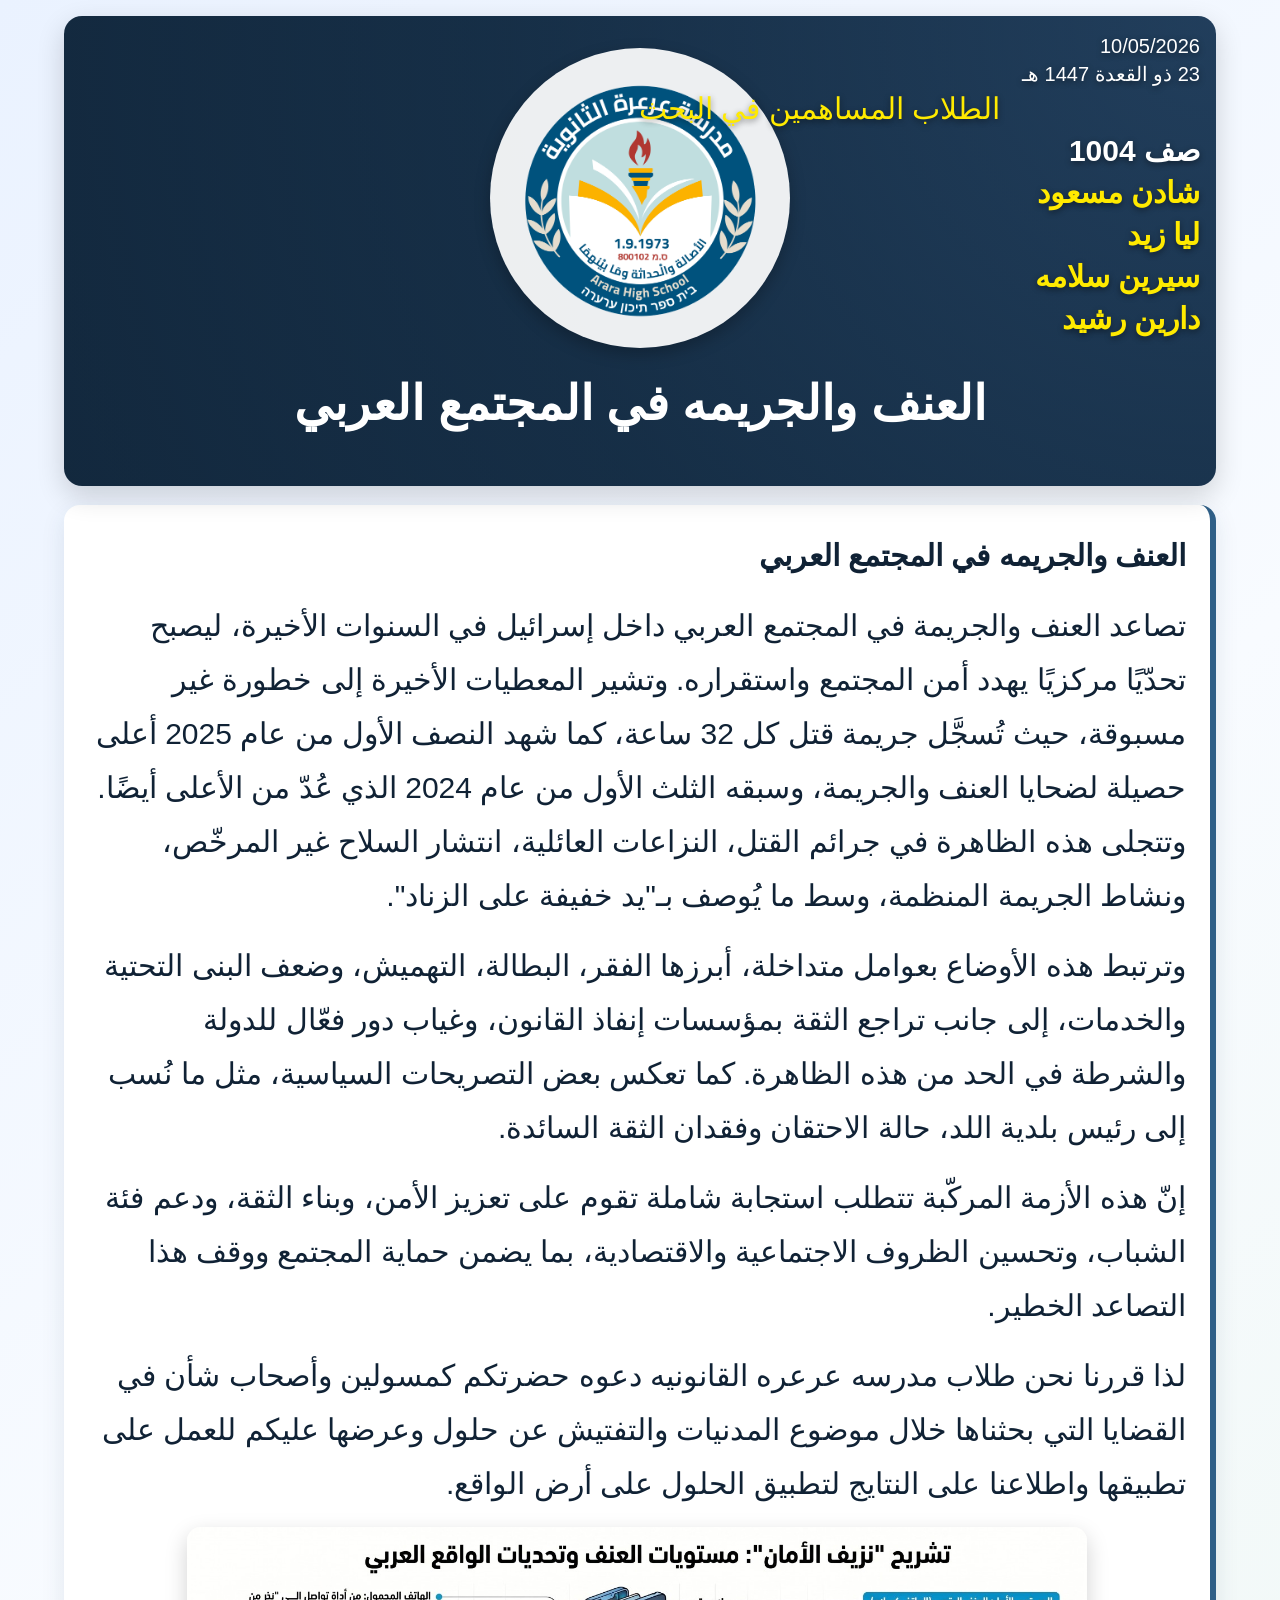
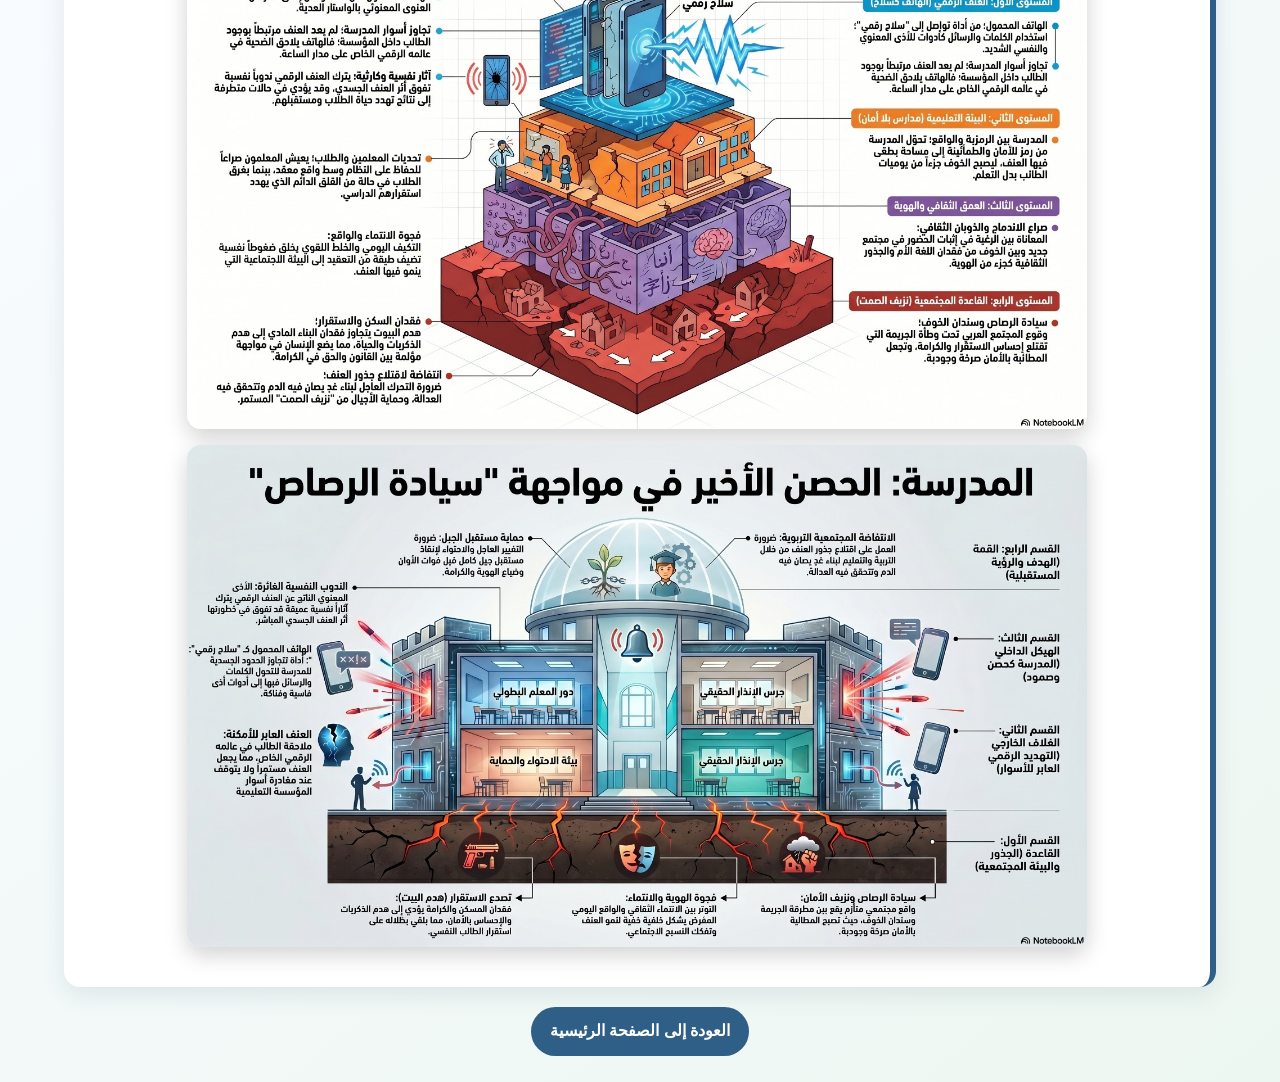
==== commit 0f9a60d6: "New" ====
--- a/p1.html
+++ b/p1.html
@@ -3,15 +3,13 @@
 <head>
   <meta charset="UTF-8" />
   <meta name="viewport" content="width=device-width, initial-scale=1.0" />
-  <title>العنف والجريمه في المجتمع العربي</title>
+  <title>الهويّة والانتماء</title>
   <style>
     :root {
-      --primary: #1f3a5f;
-      --secondary: #2e5b87;
-      --accent: #c0392b;
-      --bg: #f4f7fb;
-      --card: #ffffff;
-      --text: #1a2a3a;
+      --primary: #1b3a57;
+      --secondary: #2f5f87;
+      --light: #f5f9ff;
+      --text: #102235;
     }
 
     * {
@@ -22,27 +20,23 @@
 
     body {
       font-family: "Tahoma", "Arial", sans-serif;
-      background: linear-gradient(140deg, #ecf2fa, #f8fbff 45%, #edf7f1);
+      background: linear-gradient(140deg, #eaf2ff, #f8fbff 45%, #edf7f1);
       color: var(--text);
-      line-height: 1.9;
+      line-height: 1.8;
     }
 
     .hero {
       width: 90%;
       margin: 1rem auto 0;
-      min-height: 40vh;
+      border-radius: 18px;
       position: relative;
-      border-radius: 18px;
-      padding: 2.5rem 1.5rem;
-      display: flex;
-      align-items: center;
-      justify-content: center;
+      padding: 2rem 1.2rem;
       text-align: center;
       color: #fff;
       background:
-        linear-gradient(rgba(18, 33, 51, 0.7), rgba(18, 33, 51, 0.7)),
-        radial-gradient(circle at top right, #3f6ca0 0%, #1f3a5f 55%, #122133 100%);
-      box-shadow: 0 10px 30px rgba(0, 0, 0, 0.16);
+        linear-gradient(rgba(20, 42, 64, 0.72), rgba(20, 42, 64, 0.72)),
+        radial-gradient(circle at top right, #4472a4 0%, #1b3a57 58%, #0f2438 100%);
+      box-shadow: 0 10px 28px rgba(0, 0, 0, 0.16);
     }
 
     .header-date {
@@ -56,70 +50,54 @@
       text-shadow: 0 2px 6px rgba(0, 0, 0, 0.45);
     }
 
-    .hero h1 {
-      font-size: clamp(1.8rem, 3.5vw, 3rem);
-      margin-bottom: 0.8rem;
-    }
-
-    .hero p {
-      max-width: 850px;
-      margin: 0 auto;
-      opacity: 0.95;
-    }
-
     .logo {
-      width: 110px;
-      height: 110px;
+      width: 115px;
+      height: 115px;
       object-fit: contain;
-      display: block;
-      margin: 0 auto 0.9rem;
       background: rgba(255, 255, 255, 0.92);
       border-radius: 50%;
       padding: 0.45rem;
-      box-shadow: 0 6px 18px rgba(0, 0, 0, 0.25);
+      display: block;
+      margin: 0 auto 0.8rem;
+      box-shadow: 0 6px 16px rgba(0, 0, 0, 0.25);
     }
 
-    .hero-image {
-      width: 90%;
-      max-width: 700px;
-      margin: 1rem auto 0;
-      display: block;
-      border-radius: 12px;
-      border: 3px solid rgba(255, 255, 255, 0.55);
-      box-shadow: 0 8px 20px rgba(0, 0, 0, 0.2);
+    .hero h1 {
+      font-size: clamp(2rem, 4vw, 3rem);
+      margin-bottom: 0.4rem;
     }
 
-    .container {
+    .content {
       width: 90%;
-      max-width: 1100px;
-      margin: 1.4rem auto 2rem;
-      display: grid;
-      gap: 1rem;
-      grid-template-columns: repeat(auto-fit, minmax(260px, 1fr));
+      max-width: 1200px;
+      margin: 1.2rem auto;
+      background: #fff;
+      border-radius: 16px;
+      padding: 1.5rem;
+      box-shadow: 0 8px 24px rgba(27, 58, 87, 0.1);
+      border-right: 6px solid var(--secondary);
     }
 
-    .card {
-      background: var(--card);
-      border-radius: 14px;
-      padding: 1.2rem;
-      border-right: 5px solid var(--secondary);
-      box-shadow: 0 8px 22px rgba(31, 58, 95, 0.08);
+    .content-text {
+      font-size: 30px;
     }
 
-    .card h2 {
-      color: var(--primary);
-      margin-bottom: 0.5rem;
-      font-size: 1.2rem;
+    .content-text p {
+      margin-bottom: 1rem;
     }
 
-    .highlight {
-      border-right-color: var(--accent);
+    .main-image {
+      width: 90%;
+      max-width: 900px;
+      display: block;
+      margin: 1rem auto;
+      border-radius: 14px;
+      box-shadow: 0 8px 22px rgba(0, 0, 0, 0.18);
     }
 
     .back-wrap {
       width: 90%;
-      max-width: 1100px;
-      margin: 0 auto 1rem;
+      margin: 1rem auto 1.6rem;
       text-align: center;
     }
 
@@ -128,7 +106,7 @@
       text-decoration: none;
       background: var(--secondary);
       color: #fff;
-      padding: 0.55rem 1.1rem;
+      padding: 0.65rem 1.2rem;
       border-radius: 999px;
       font-weight: 700;
       transition: background 0.2s ease, transform 0.2s ease;
@@ -138,17 +116,6 @@
       background: var(--primary);
       transform: translateY(-1px);
     }
-
-    .footer {
-      width: 90%;
-      max-width: 1100px;
-      margin: 0 auto 1.5rem;
-      background: var(--primary);
-      color: #fff;
-      text-align: center;
-      border-radius: 12px;
-      padding: 0.9rem;
-    }
   </style>
 </head>
 <body>
@@ -157,84 +124,41 @@
       <div>10/05/2026</div>
       <div>23 ذو القعدة 1447 هـ</div>
       <p style="font-size: 30px; text-align: left;padding-right: 200px; color: #FFEA00;">الطلاب المساهمين في البحث</p>
-      <p style="font-size: 30px; text-align: right"> <strong>صف 1003 </strong> <br>
-        <strong style="color: #FFEA00; text-align: right;">شادن مسعود</strong> <br>
-        <strong style="color: #FFEA00; text-align: right;">دارين مسعود</strong> <br>
-        <strong style="color: #FFEA00; text-align: right;">ليا زيد</strong> <br>
-        <strong style="color: #FFEA00; text-align: right;">سيرين سلامة رشيد</strong> <br>
-          
-      </p>
-    <div>
-      <img class="logo" src="img/logo.png" style="width: 300px; height: 300px;" alt="شعار المدرسة" />
-      <h1>العنف والجريمه في المجتمع العربي</h1>
-      <p style="text-align: center;font-size: 1.8rem;">
-        مهمه تطبيقيه في موضوع المدنيات
-      </p>
-      <p style="text-align: center;font-size: 1.8rem;" >
-        يتصاعد العنف والجريمة في المجتمع العربي داخل إسرائيل في السنوات الأخيرة، ليصبح تحدّيًا
-        مركزيًا يهدد أمن المجتمع واستقراره. وتشير المعطيات الأخيرة إلى خطورة غير مسبوقة، حيث
-        تُسجَّل جريمة قتل كل 32 ساعة، كما شهد النصف الأول من عام 2025 أعلى حصيلة لضحايا العنف
-        والجريمة، وسبقه الثلث الأول من عام 2024 الذي عُدّ من الأعلى أيضًا. وتتجلى هذه الظاهرة في
-        جرائم القتل، النزاعات العائلية، انتشار السلاح غير المرخّص، ونشاط الجريمة المنظمة، وسط ما
-        يُوصف بـ"يد خفيفة على الزناد".
-      </p>
-      <p style="text-align: center;font-size: 1.8rem;" >
-        وترتبط هذه الأوضاع بعوامل متداخلة، أبرزها الفقر، البطالة، التهميش، وضعف البنى التحتية
-        والخدمات، إلى جانب تراجع الثقة بمؤسسات إنفاذ القانون، وغياب دور فعّال للدولة والشرطة في
-        الحد من هذه الظاهرة. كما تعكس بعض التصريحات السياسية، مثل ما نُسب إلى رئيس بلدية اللد،
-        حالة الاحتقان وفقدان الثقة السائدة.
-      </p>
-      <p style="text-align: center;font-size: 1.8rem;" >
-        إنّ هذه الأزمة المركّبة تتطلب استجابة شاملة تقوم على تعزيز الأمن، وبناء الثقة، ودعم فئة
-        الشباب، وتحسين الظروف الاجتماعية والاقتصادية، بما يضمن حماية المجتمع ووقف هذا التصاعد
-        الخطير.
-      </p>
-      <p style="text-align: center;font-size: 1.8rem;" >
-        لذا قررنا نحن طلاب مدرسه عرعره القانونيه دعوه حضرتكم كمسولين وأصحاب شأن في القضايا التي
-        بحثناها خلال موضوع المدنيات والتفتيش عن حلول وعرضها عليكم للعمل على تطبيقها واطلاعنا على
-        النتايج لتطبيق الحلول على ارض الواقع.
-      </p>
-      <p style="text-align: center;font-size: 1.8rem;" >
-        هذه القضية من أخطر التحديات الاجتماعية المعاصرة، وتتطلب فهمًا شاملًا لأسبابها
-        وآثارها من أجل بناء مجتمع أكثر أمنًا وعدلًا وتماسكًا.
+      <p style="font-size: 30px; text-align: right;"> <strong>صف 1004 </strong> <br>
+        <strong style="color: #FFEA00;text-align: right;">شادن مسعود </strong> <br>
+        <strong style="color: #FFEA00;text-align: right;">ليا زيد </strong> <br>
+        <strong style="color: #FFEA00;text-align: right;">سيرين سلامه </strong> <br>
+        <strong style="color: #FFEA00;text-align: right;">دارين رشيد </strong> <br>
       </p>
     </div>
+    <img class="logo" src="img/logo.png" style="width: 300px; height: 300px;" alt="شعار المدرسة" />
+    <h1>العنف والجريمه في المجتمع العربي</h1>
   </header>
 
-  <main class="container">
-    <section class="card">
-      <h2>مظاهر العنف والجريمة</h2>
+  <main class="content">
+    <section class="content-text">
+      <p><strong>العنف والجريمه في المجتمع العربي</strong></p>
       <p>
-        تشمل الاعتداءات الجسدية، والعنف الأسري، والجرائم المنظمة، والعنف اللفظي
-        والرقمي، وهي مظاهر تؤثر مباشرة في الاستقرار الاجتماعي والشعور بالأمان.
+        تصاعد العنف والجريمة في المجتمع العربي داخل إسرائيل في السنوات الأخيرة، ليصبح تحدّيًا مركزيًا يهدد أمن المجتمع واستقراره. وتشير المعطيات الأخيرة إلى خطورة غير مسبوقة، حيث تُسجَّل جريمة قتل كل 32 ساعة، كما شهد النصف الأول من عام 2025 أعلى حصيلة لضحايا العنف والجريمة، وسبقه الثلث الأول من عام 2024 الذي عُدّ من الأعلى أيضًا. وتتجلى هذه الظاهرة في جرائم القتل، النزاعات العائلية، انتشار السلاح غير المرخّص، ونشاط الجريمة المنظمة، وسط ما يُوصف بـ&quot;يد خفيفة على الزناد&quot;.
+      </p>
+      <p>
+        وترتبط هذه الأوضاع بعوامل متداخلة، أبرزها الفقر، البطالة، التهميش، وضعف البنى التحتية والخدمات، إلى جانب تراجع الثقة بمؤسسات إنفاذ القانون، وغياب دور فعّال للدولة والشرطة في الحد من هذه الظاهرة. كما تعكس بعض التصريحات السياسية، مثل ما نُسب إلى رئيس بلدية اللد، حالة الاحتقان وفقدان الثقة السائدة.
+      </p>
+      <p>
+        إنّ هذه الأزمة المركّبة تتطلب استجابة شاملة تقوم على تعزيز الأمن، وبناء الثقة، ودعم فئة الشباب، وتحسين الظروف الاجتماعية والاقتصادية، بما يضمن حماية المجتمع ووقف هذا التصاعد الخطير.
+      </p>
+      <p>
+        لذا قررنا نحن طلاب مدرسه عرعره القانونيه دعوه حضرتكم كمسولين وأصحاب شأن في القضايا التي بحثناها خلال موضوع المدنيات والتفتيش عن حلول وعرضها عليكم للعمل على تطبيقها واطلاعنا على النتايج لتطبيق الحلول على أرض الواقع.
       </p>
     </section>
 
-    <section class="card">
-      <h2>أسباب انتشار الظاهرة</h2>
-      <p>
-        من أبرز الأسباب: البطالة، وضعف الوعي، والتفكك الأسري، وانتشار الخطاب المتطرف،
-        إضافة إلى تأثير بعض المحتويات الإعلامية التي تطبع العنف وتقلل خطورته.
-      </p>
-    </section>
+    <img class="main-image" src="img/1.jpeg" style="width: 90%; height: 100%; align-items: center;"  alt="صورة توضيحية حول الهوية والانتماء" />
+    <img class="main-image" src="img/2.jpeg" style="width: 90%; height: 100%; align-items: center;"  alt="صورة توضيحية حول الهوية والانتماء" />
 
-    <section class="card highlight">
-      <h2>حلول عملية للحد منها</h2>
-      <p>
-        تقوية دور التربية، ودعم الأسرة، وتفعيل القانون بعدالة، وتوفير فرص للشباب،
-        مع نشر ثقافة الحوار واحترام الآخر، هي خطوات أساسية لبناء بيئة أكثر سلمًا.
-      </p>
-    </section>
   </main>
 
-  <img  src="img/2.jpeg" style="width: 90%; height: 100%; align-items: center;" alt="صورة توضيحية حول العنف والجريمة" />
- 
-  <img  src="img/1.jpeg" style="width: 90%; height: 100%; align-items: center;" alt="صورة توضيحية حول العنف والجريمة" />
   <div class="back-wrap">
     <a class="back-link" href="index.html">العودة إلى الصفحة الرئيسية</a>
   </div>
-  <footer class="footer">
-    <p>مواجهة العنف مسؤولية مشتركة بين الأسرة، المدرسة، الدولة، والمجتمع المدني.</p>
-  </footer>
 </body>
 </html>
